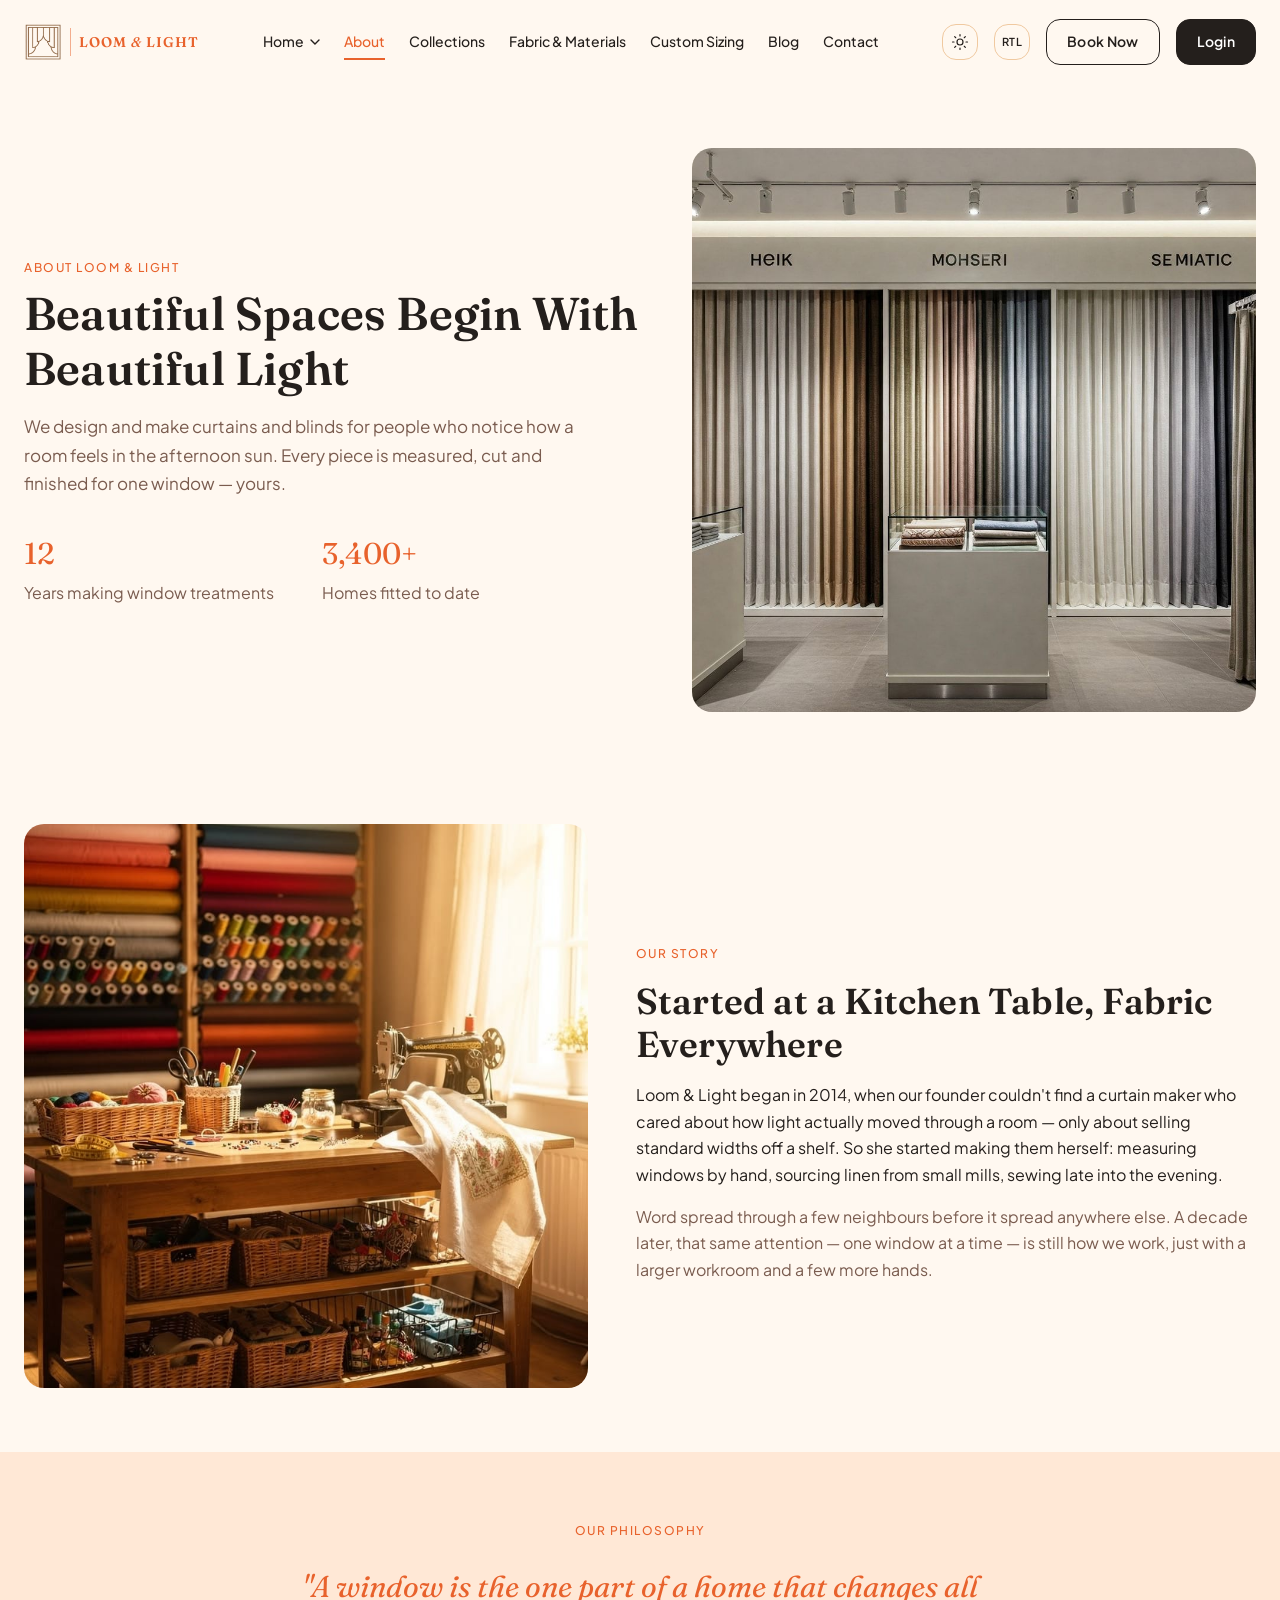
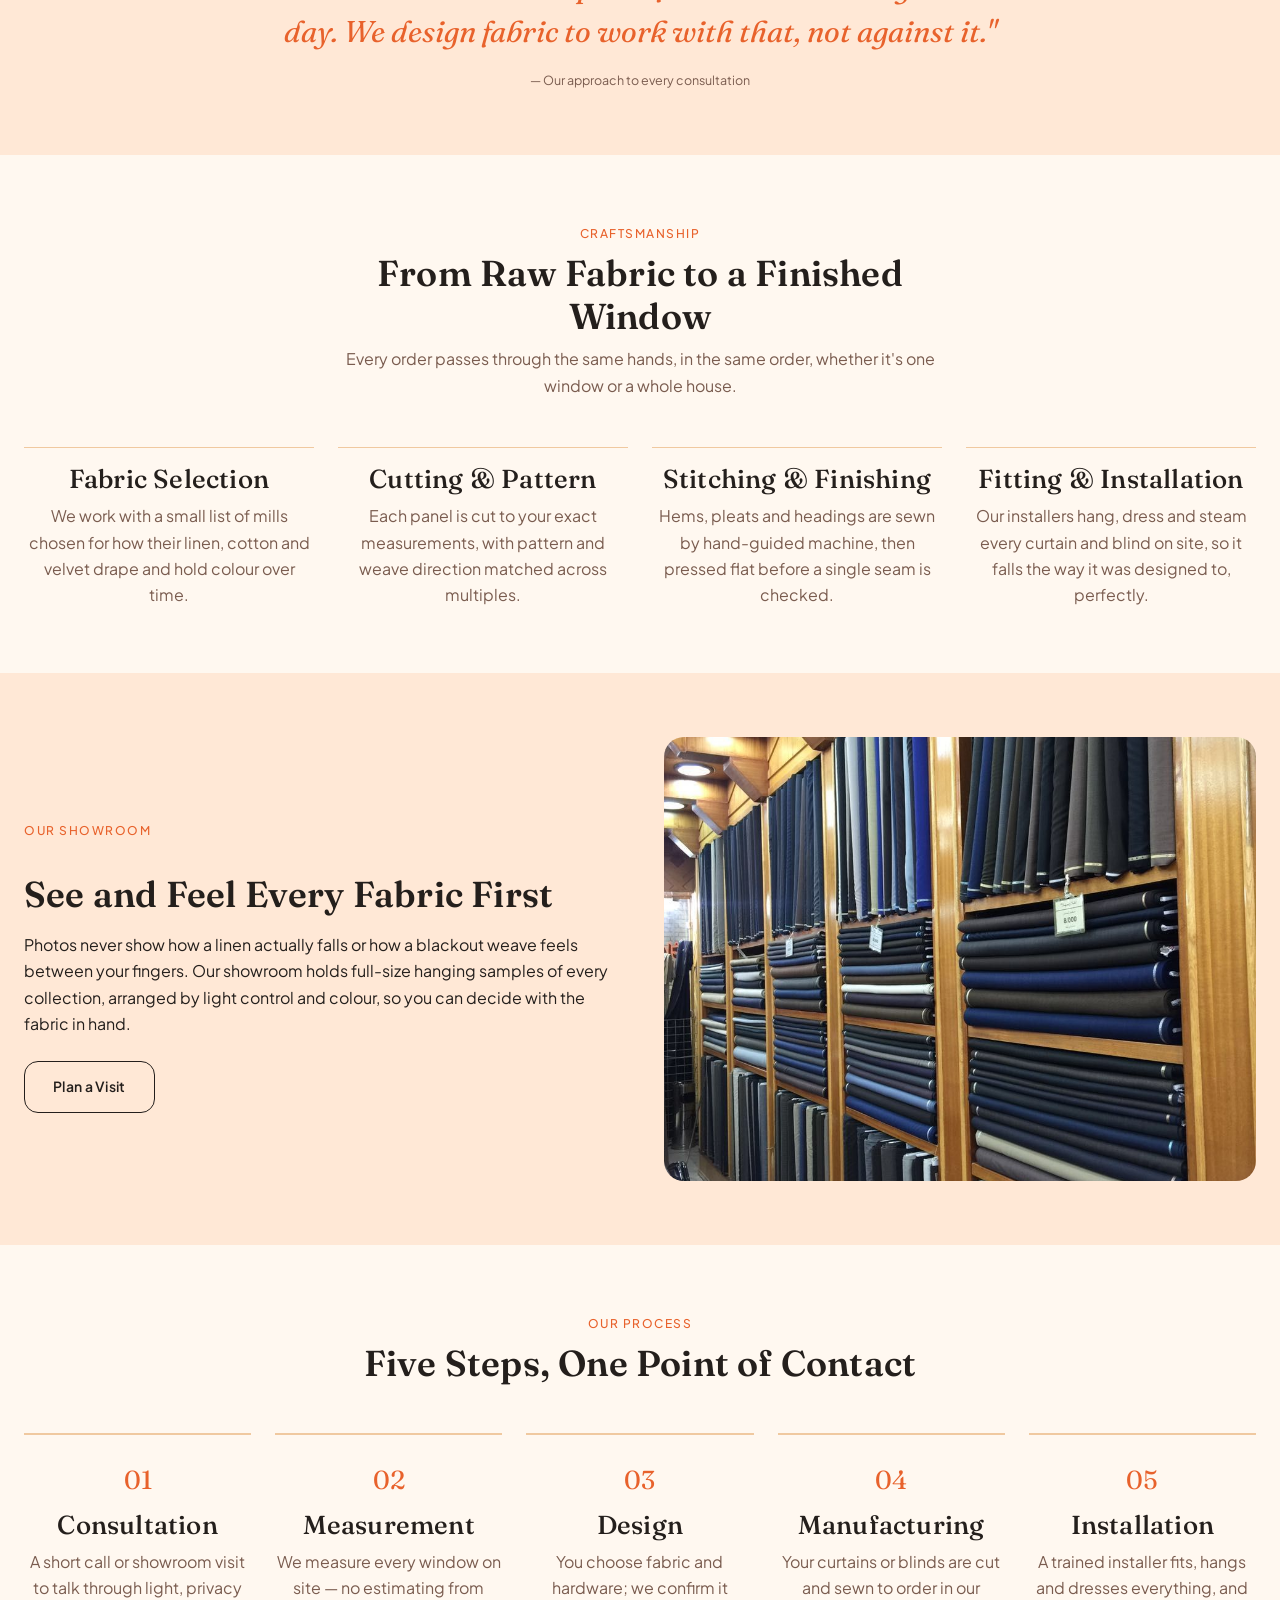
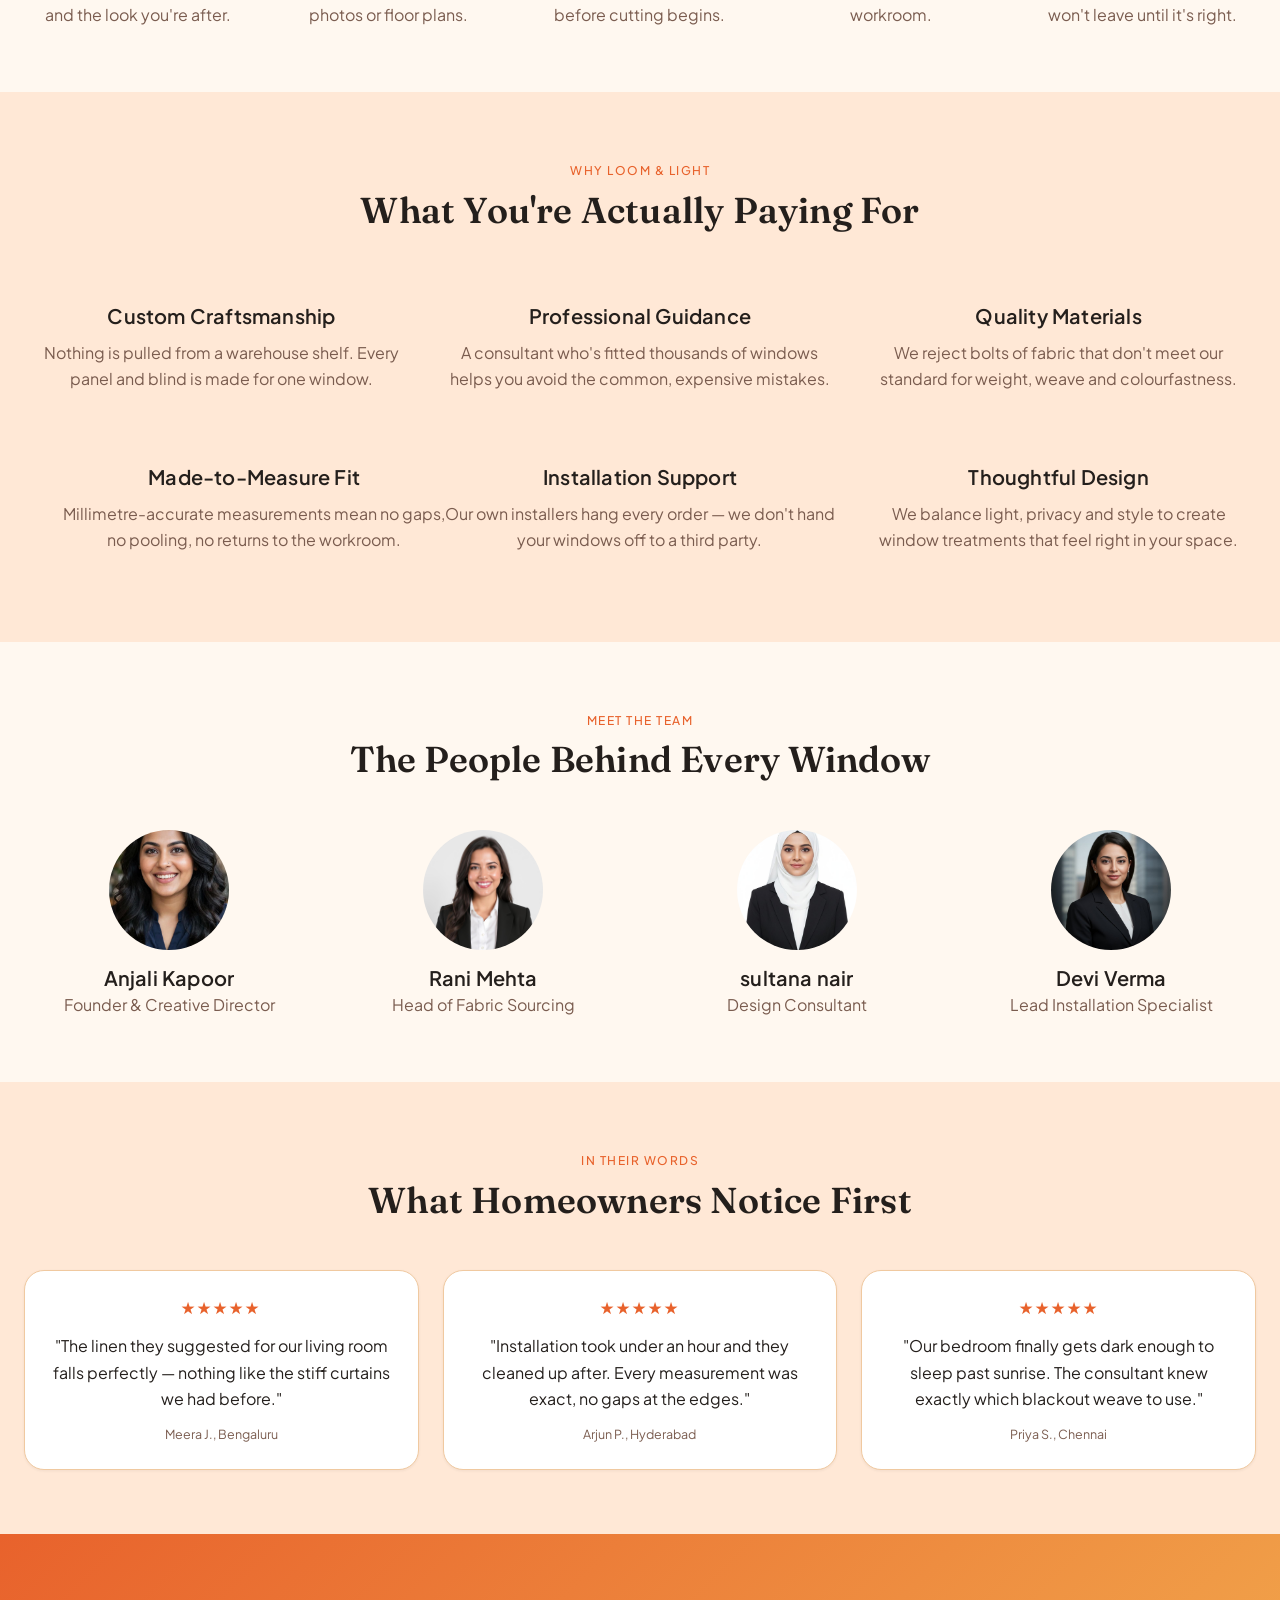
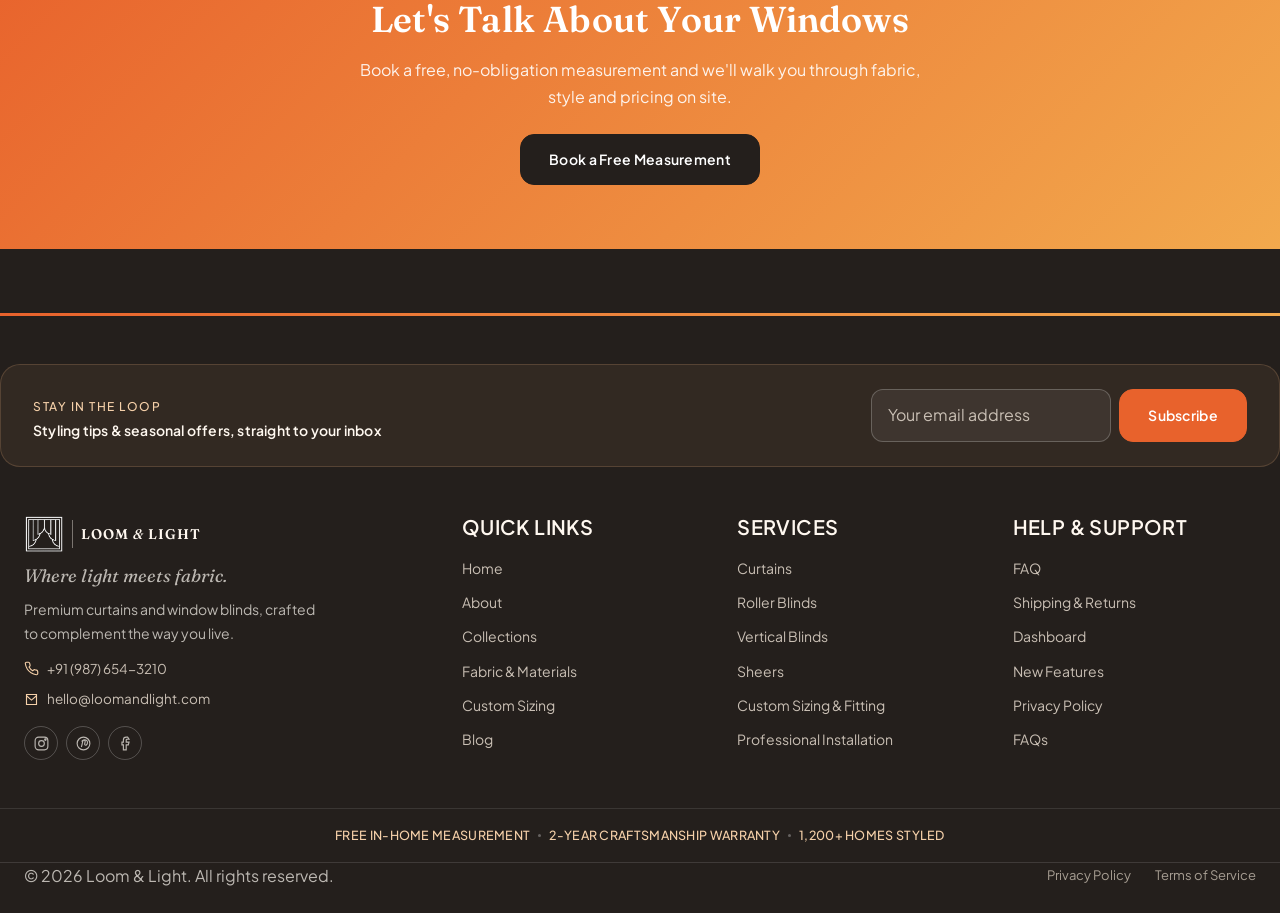
==== about/about.html @ 9a1d665e "Curtain-and-Window-Blind-Store" ====
<!doctype html>
<html lang="en" dir="ltr">
<head>
  <meta charset="UTF-8">
  <meta name="viewport" content="width=device-width, initial-scale=1.0">
  <title>About Us | Loom & Light — Curtains & Window Blinds</title>
  <meta name="description" content="Loom & Light is a made-to-measure curtain and window blinds studio. Learn our story, our craftsmanship process, and the team behind every window.">
  <meta name="theme-color" content="#F7F3EC">

  <!-- Open Graph -->
  <meta property="og:type" content="website">
  <meta property="og:title" content="About Us | Loom & Light">
  <meta property="og:description" content="The story, craftsmanship and people behind Loom & Light's made-to-measure curtains and blinds.">
  <meta property="og:image" content="../global-images/og-about.jpg">

  <link rel="icon" type="image/svg+xml" href="../global-images/favicon.svg">
  <link rel="stylesheet" href="../global-css/global.css">
  <link rel="stylesheet" href="../components/navbar.css">
  <link rel="stylesheet" href="../components/footer.css">
  <link rel="stylesheet" href="about.css">
</head>
<body>

  <a class="skip-link" href="#main-content">Skip to content</a>

  <!-- ==========================================================================
       HEADER / NAVIGATION
       ========================================================================== -->
<header class="llnav" data-llnav>
  <div class="llnav__inner">

    <a href="../home-1/home-1.html" class="llnav__logo" aria-label="Loom & Light — home">
      <img class="llnav__logo-icon llnav__logo-icon--light" src="../global-images/logo-icon-light.png" alt="" width="40" height="40">
      <img class="llnav__logo-icon llnav__logo-icon--dark" src="../global-images/logo-icon-dark.png" alt="" width="40" height="40">
      <span class="llnav__logo-divider" aria-hidden="true"></span>
      <span class="llnav__logo-text">Loom<span class="llnav__logo-amp">&amp;</span>Light</span>
    </a>

    <!-- Desktop nav -->
    <nav class="llnav__nav" aria-label="Primary">
      <ul class="llnav__list">
        <li class="llnav__dropdown" data-llnav-dropdown>
          <button type="button" class="llnav__link llnav__dropdown-trigger" data-llnav-dropdown-trigger aria-expanded="false" aria-haspopup="true">
            Home
            <svg width="10" height="6" viewBox="0 0 10 6" fill="none" aria-hidden="true"><path d="M1 1l4 4 4-4" stroke="currentColor" stroke-width="1.4" stroke-linecap="round"/></svg>
          </button>
          <ul class="llnav__dropdown-menu" data-llnav-dropdown-menu>
            <li><a href="../home-1/home-1.html" data-llnav-link>Home — Showroom</a></li>
            <li><a href="../home-2/home.html" data-llnav-link>Home — Inspiration</a></li>
          </ul>
        </li>
        <li><a href="../about/about.html" class="llnav__link" data-llnav-link>About</a></li>
        <li><a href="../collections/collections.html" class="llnav__link" data-llnav-link>Collections</a></li>
        <li><a href="../fabric-materials/fabric-materials.html" class="llnav__link" data-llnav-link>Fabric &amp; Materials</a></li>
        <li><a href="../custom-sizing/custom-sizing.html" class="llnav__link" data-llnav-link>Custom Sizing</a></li>
        <li><a href="../blogs/blogs.html" class="llnav__link" data-llnav-link>Blog</a></li>
        <li><a href="../contact/contact.html" class="llnav__link" data-llnav-link>Contact</a></li>
      </ul>
    </nav>

    <!-- Desktop-only actions -->
<div class="llnav__actions">
  <button type="button" class="llnav__icon-btn" data-llnav-theme-toggle aria-label="Toggle dark mode" aria-pressed="false">
    <svg class="llnav__icon-sun" width="18" height="18" viewBox="0 0 24 24" fill="none" aria-hidden="true"><circle cx="12" cy="12" r="4" stroke="currentColor" stroke-width="1.6"/><path d="M12 2v2M12 20v2M4.9 4.9l1.4 1.4M17.7 17.7l1.4 1.4M2 12h2M20 12h2M4.9 19.1l1.4-1.4M17.7 6.3l1.4-1.4" stroke="currentColor" stroke-width="1.6" stroke-linecap="round"/></svg>
    <svg class="llnav__icon-moon" width="18" height="18" viewBox="0 0 24 24" fill="none" aria-hidden="true"><path d="M20 14.5A8.5 8.5 0 1 1 9.5 4a6.8 6.8 0 0 0 10.5 10.5Z" stroke="currentColor" stroke-width="1.6" stroke-linejoin="round"/></svg>
  </button>

  <button type="button"
          class="llnav__icon-btn llnav__icon-btn--text"
          data-llnav-rtl-toggle
          aria-label="Toggle right-to-left layout"
          aria-pressed="false">
    <span aria-hidden="true">RTL</span>
  </button>

  <a href="../contact/contact.html#booking" class="llnav__btn llnav__btn--outline">Book Now</a>
  <a href="../login/login.html" class="llnav__btn llnav__btn--primary">Login</a>
</div>

    <!-- Hamburger (mobile only) -->
    <button type="button" class="llnav__burger" data-llnav-burger aria-label="Open menu" aria-expanded="false" aria-controls="llnav-mobile-panel">
      <span></span><span></span><span></span>
    </button>
  </div>

  <!-- Mobile menu panel -->
  <div class="llnav__panel" id="llnav-mobile-panel" data-llnav-panel>
    <ul class="llnav__mobile-list">
      <li><a href="../home-1/home-1.html" class="llnav__mobile-link" data-llnav-link>Home — Showroom</a></li>
      <li><a href="../home-2/home.html" class="llnav__mobile-link" data-llnav-link>Home — Inspiration</a></li>
      <li><a href="../about/about.html" class="llnav__mobile-link" data-llnav-link>About</a></li>
      <li><a href="../collections/collections.html" class="llnav__mobile-link" data-llnav-link>Collections</a></li>
      <li><a href="../fabric-materials/fabric-materials.html" class="llnav__mobile-link" data-llnav-link>Fabric &amp; Materials</a></li>
      <li><a href="../custom-sizing/custom-sizing.html" class="llnav__mobile-link" data-llnav-link>Custom Sizing</a></li>
      <li><a href="../blogs/blogs.html" class="llnav__mobile-link" data-llnav-link>Blog</a></li>
      <li><a href="../contact/contact.html" class="llnav__mobile-link" data-llnav-link>Contact</a></li>
    </ul>

    <div class="llnav__panel-actions">
      <a href="../contact/contact.html#booking" class="llnav__btn llnav__btn--outline">Book Now</a>
      <a href="../login/login.html" class="llnav__btn llnav__btn--primary">Login</a>
    </div>

    <div class="llnav__panel-toggles">
      <button type="button" class="llnav__icon-btn llnav__icon-btn--row" data-llnav-theme-toggle aria-label="Toggle dark mode" aria-pressed="false">
        <svg class="llnav__icon-sun" width="18" height="18" viewBox="0 0 24 24" fill="none" aria-hidden="true"><circle cx="12" cy="12" r="4" stroke="currentColor" stroke-width="1.6"/><path d="M12 2v2M12 20v2M4.9 4.9l1.4 1.4M17.7 17.7l1.4 1.4M2 12h2M20 12h2M4.9 19.1l1.4-1.4M17.7 6.3l1.4-1.4" stroke="currentColor" stroke-width="1.6" stroke-linecap="round"/></svg>
        <svg class="llnav__icon-moon" width="18" height="18" viewBox="0 0 24 24" fill="none" aria-hidden="true"><path d="M20 14.5A8.5 8.5 0 1 1 9.5 4a6.8 6.8 0 0 0 10.5 10.5Z" stroke="currentColor" stroke-width="1.6" stroke-linejoin="round"/></svg>
        <span>Dark mode</span>
      </button>
      <button type="button" class="llnav__icon-btn llnav__icon-btn--row" data-llnav-rtl-toggle aria-label="Toggle right-to-left layout" aria-pressed="false">
        <span aria-hidden="true">RTL</span>
        <span>Right to left</span>
      </button>
    </div>
  </div>

  <!-- Backdrop, closes the menu on click outside the panel -->
  <div class="llnav__backdrop" data-llnav-backdrop></div>
</header>

  <main id="main-content">

    <!-- ==========================================================================
         HERO
         ========================================================================== -->
    <section class="about-hero">
      <div class="container about-hero__grid">
        <div class="about-hero__copy">
          <p class="section-tag">About Loom & Light</p>
          <h1>Beautiful Spaces Begin With Beautiful Light</h1>
          <p class="about-hero__lead">We design and make curtains and blinds for people who notice how a room feels in the afternoon sun. Every piece is measured, cut and finished for one window — yours.</p>
          <div class="about-hero__stats">
            <div>
              <span class="about-hero__stat-num">12</span>
              <span class="text-secondary">Years making window treatments</span>
            </div>
            <div>
              <span class="about-hero__stat-num">3,400+</span>
              <span class="text-secondary">Homes fitted to date</span>
            </div>
          </div>
        </div>
        <div class="about-hero__media">
  <img
    src="a1.jpg"
    alt="Sunlight filtering through linen curtains in a warm, minimal living room"
  >
</div>
      </div>
    </section>

    <!-- ==========================================================================
         OUR STORY
         ========================================================================== -->
    <section class="section story-section">
      <div class="container story-grid">
        <div class="story-media">
  <img
    src="a2.jpg"
    alt="Founder examining linen fabric samples in the Loom & Light workroom"
  >
</div>
        <div class="story-copy">
          <p class="section-tag">Our Story</p>
          <h2>Started at a Kitchen Table, Fabric Everywhere</h2>
          <p>Loom & Light began in 2014, when our founder couldn't find a curtain maker who cared about how light actually moved through a room — only about selling standard widths off a shelf. So she started making them herself: measuring windows by hand, sourcing linen from small mills, sewing late into the evening.</p>
          <p class="text-secondary">Word spread through a few neighbours before it spread anywhere else. A decade later, that same attention — one window at a time — is still how we work, just with a larger workroom and a few more hands.</p>
        </div>
      </div>
    </section>

    <!-- ==========================================================================
         DESIGN PHILOSOPHY
         ========================================================================== -->
    <section class="section section-alt philosophy-section">
      <div class="container philosophy-inner">
        <p class="section-tag">Our Philosophy</p>
        <p class="philosophy-quote accent-text">"A window is the one part of a home that changes all day. We design fabric to work with that, not against it."</p>
        <p class="text-secondary philosophy-attribution">— Our approach to every consultation</p>
      </div>
    </section>

    <!-- ==========================================================================
         CRAFTSMANSHIP & MATERIALS
         ========================================================================== -->
    <section class="section">
      <div class="container">
        <div class="section-heading">
          <p class="section-tag">Craftsmanship</p>
          <h2>From Raw Fabric to a Finished Window</h2>
          <p class="text-secondary section-heading__lead">Every order passes through the same hands, in the same order, whether it's one window or a whole house.</p>
        </div>

        <div class="grid grid-4 craft-grid">
          <div class="craft-item">
            <h3>Fabric Selection</h3>
            <p class="text-secondary">We work with a small list of mills chosen for how their linen, cotton and velvet drape and hold colour over time.</p>
          </div>
          <div class="craft-item">
            <h3>Cutting &amp; Pattern</h3>
            <p class="text-secondary">Each panel is cut to your exact measurements, with pattern and weave direction matched across multiples.</p>
          </div>
          <div class="craft-item">
            <h3>Stitching &amp; Finishing</h3>
            <p class="text-secondary">Hems, pleats and headings are sewn by hand-guided machine, then pressed flat before a single seam is checked.</p>
          </div>
          <div class="craft-item">
            <h3>Fitting &amp; Installation</h3>
            <p class="text-secondary">Our installers hang, dress and steam every curtain and blind on site, so it falls the way it was designed to, perfectly.</p>
          </div>
        </div>
      </div>
    </section>

    <!-- ==========================================================================
         OUR SHOWROOM
         ========================================================================== -->
    <section class="section section-alt showroom-section">
      <div class="container showroom-grid">
        <div class="showroom-copy">
          <p class="section-tag">Our Showroom</p>
          <h2>See and Feel Every Fabric First</h2>
          <p>Photos never show how a linen actually falls or how a blackout weave feels between your fingers. Our showroom holds full-size hanging samples of every collection, arranged by light control and colour, so you can decide with the fabric in hand.</p>
          <a href="contact.html" class="btn btn-outline">Plan a Visit</a>
        </div>
        <div class="showroom-media">
  <img
    src="a3.jpg"
    alt="Fabric samples arranged on a stone surface inside the Loom & Light showroom"
  >
</div>
      </div>
    </section>

    <!-- ==========================================================================
         OUR PROCESS
         ========================================================================== -->
    <section class="section process-section">
      <div class="container">
        <div class="section-heading">
          <p class="section-tag">Our Process</p>
          <h2>Five Steps, One Point of Contact</h2>
        </div>

        <ol class="process-timeline">
          <li class="process-step">
            <span class="process-step__num">01</span>
            <h3>Consultation</h3>
            <p class="text-secondary">A short call or showroom visit to talk through light, privacy and the look you're after.</p>
          </li>
          <li class="process-step">
            <span class="process-step__num">02</span>
            <h3>Measurement</h3>
            <p class="text-secondary">We measure every window on site — no estimating from photos or floor plans.</p>
          </li>
          <li class="process-step">
            <span class="process-step__num">03</span>
            <h3>Design</h3>
            <p class="text-secondary">You choose fabric and hardware; we confirm it before cutting begins.</p>
          </li>
          <li class="process-step">
            <span class="process-step__num">04</span>
            <h3>Manufacturing</h3>
            <p class="text-secondary">Your curtains or blinds are cut and sewn to order in our workroom.</p>
          </li>
          <li class="process-step">
            <span class="process-step__num">05</span>
            <h3>Installation</h3>
            <p class="text-secondary">A trained installer fits, hangs and dresses everything, and won't leave until it's right.</p>
          </li>
        </ol>
      </div>
    </section>

    <!-- ==========================================================================
         WHY LOOM & LIGHT
         ========================================================================== -->
    <section class="section section-alt why-section">
      <div class="container">
        <div class="section-heading">
          <p class="section-tag">Why Loom &amp; Light</p>
          <h2>What You're Actually Paying For</h2>
        </div>

        <div class="grid grid-3 why-grid">
          <div class="why-item card">
            <div class="card-body">
              <h4>Custom Craftsmanship</h4>
              <p class="text-secondary">Nothing is pulled from a warehouse shelf. Every panel and blind is made for one window.</p>
            </div>
          </div>
          <div class="why-item card">
            <div class="card-body">
              <h4>Professional Guidance</h4>
              <p class="text-secondary">A consultant who's fitted thousands of windows helps you avoid the common, expensive mistakes.</p>
            </div>
          </div>
          <div class="why-item card">
            <div class="card-body">
              <h4>Quality Materials</h4>
              <p class="text-secondary">We reject bolts of fabric that don't meet our standard for weight, weave and colourfastness.</p>
            </div>
          </div>
          <div class="why-item card">
            <div class="card-body">
              <h4>Made-to-Measure Fit</h4>
              <p class="text-secondary">Millimetre-accurate measurements mean no gaps, no pooling, no returns to the workroom.</p>
            </div>
          </div>
          <div class="why-item card">
            <div class="card-body">
              <h4>Installation Support</h4>
              <p class="text-secondary">Our own installers hang every order — we don't hand your windows off to a third party.</p>
            </div>
          </div>
          <div class="why-item card">
  <div class="card-body">
    <h4>Thoughtful Design</h4>
    <p class="text-secondary">We balance light, privacy and style to create window treatments that feel right in your space.</p>
  </div>
</div>
        </div>
      </div>
    </section>

    <!-- ==========================================================================
         MEET THE TEAM
         ========================================================================== -->
<section class="section team-section">
  <div class="container">
    <div class="section-heading">
      <p class="section-tag">Meet the Team</p>
      <h2>The People Behind Every Window</h2>
    </div>

    <div class="grid grid-4 team-grid">

      <div class="team-card">
        <div class="team-card__avatar">
          <img src="b1.jpg" alt="Anjali Kapoor">
        </div>
        <h4>Anjali Kapoor</h4>
        <p class="text-secondary">Founder &amp; Creative Director</p>
      </div>

      <div class="team-card">
        <div class="team-card__avatar">
          <img src="b2.jpg" alt="Rohan Mehta">
        </div>
        <h4>Rani Mehta</h4>
        <p class="text-secondary">Head of Fabric Sourcing</p>
      </div>

      <div class="team-card">
        <div class="team-card__avatar">
          <img src="b3.jpg" alt="Sara Nair">
        </div>
        <h4>sultana nair</h4>
        <p class="text-secondary">Design Consultant</p>
      </div>

      <div class="team-card">
        <div class="team-card__avatar">
          <img src="b4.jpg" alt="Devraj Verma">
        </div>
        <h4>Devi Verma</h4>
        <p class="text-secondary">Lead Installation Specialist</p>
      </div>

    </div>
  </div>
</section>

    <!-- ==========================================================================
         TESTIMONIALS
         ========================================================================== -->
    <section class="section section-alt testimonial-section">
      <div class="container">
        <div class="section-heading">
          <p class="section-tag">In Their Words</p>
          <h2>What Homeowners Notice First</h2>
        </div>

        <div class="grid grid-3 testimonial-grid">
          <blockquote class="testimonial-card card">
            <div class="card-body">
              <div class="testimonial-card__rating" aria-label="5 out of 5 stars">★★★★★</div>
              <p>"The linen they suggested for our living room falls perfectly — nothing like the stiff curtains we had before."</p>
              <footer class="text-secondary">Meera J., Bengaluru</footer>
            </div>
          </blockquote>
          <blockquote class="testimonial-card card">
            <div class="card-body">
              <div class="testimonial-card__rating" aria-label="5 out of 5 stars">★★★★★</div>
              <p>"Installation took under an hour and they cleaned up after. Every measurement was exact, no gaps at the edges."</p>
              <footer class="text-secondary">Arjun P., Hyderabad</footer>
            </div>
          </blockquote>
          <blockquote class="testimonial-card card">
            <div class="card-body">
              <div class="testimonial-card__rating" aria-label="5 out of 5 stars">★★★★★</div>
              <p>"Our bedroom finally gets dark enough to sleep past sunrise. The consultant knew exactly which blackout weave to use."</p>
              <footer class="text-secondary">Priya S., Chennai</footer>
            </div>
          </blockquote>
        </div>
      </div>
    </section>

    <!-- ==========================================================================
         CTA BANNER
         ========================================================================== -->
    <section class="cta-banner">
      <div class="container cta-banner__inner">
        <h2>Let's Talk About Your Windows</h2>
        <p>Book a free, no-obligation measurement and we'll walk you through fabric, style and pricing on site.</p>
        <a href="contact.html#booking" class="btn btn-premium">Book a Free Measurement</a>
      </div>
    </section>

  </main>

  <!-- ==========================================================================
       FOOTER
       ========================================================================== -->
<footer class="site-footer">

  <!-- Newsletter callout -->
  <div class="container footer-newsletter">
    <div class="footer-newsletter-copy">
      <span class="eyebrow">Stay In The Loop</span>
      <h3>Styling tips &amp; seasonal offers, straight to your inbox</h3>
    </div>
    <form class="newsletter-form" data-ajax-form data-success-message="Thanks for subscribing!">
      <label for="newsletter-email" class="sr-only">Email address</label>
      <input type="email" id="newsletter-email" class="form-input" placeholder="Your email address" required>
      <button type="submit" class="btn btn-premium">Subscribe</button>
    </form>
    <p class="form-feedback" data-form-feedback aria-live="polite"></p>
  </div>

  <!-- Main columns -->
  <div class="container footer-top">

    <div class="footer-brand">
<a href="home-1.html" class="llnav__logo llnav__logo--fixed-dark" aria-label="Loom & Light — home">
  <img class="llnav__logo-icon" src="../global-images/logo-icon-dark.png" alt="" width="40" height="40">
  <span class="llnav__logo-divider" aria-hidden="true"></span>
  <span class="llnav__logo-text">Loom<span class="llnav__logo-amp">&amp;</span>Light</span>
</a>
      <p class="footer-tagline accent-text">Where light meets fabric.</p>
      <p class="footer-desc">Premium curtains and window blinds, crafted to complement the way you live.</p>

      <ul class="footer-contact-quick">
        <li>
          <svg width="15" height="15" viewBox="0 0 24 24" fill="none" stroke="currentColor" stroke-width="1.8" aria-hidden="true"><path d="M22 16.9v3a2 2 0 0 1-2.2 2 19.8 19.8 0 0 1-8.6-3.1 19.5 19.5 0 0 1-6-6 19.8 19.8 0 0 1-3.1-8.7A2 2 0 0 1 4.1 2h3a2 2 0 0 1 2 1.7c.1.9.3 1.8.6 2.7a2 2 0 0 1-.5 2.1L8 9.7a16 16 0 0 0 6 6l1.2-1.2a2 2 0 0 1 2.1-.5c.9.3 1.8.5 2.7.6a2 2 0 0 1 1.7 2z"/></svg>
          <a href="tel:+919876543210">+91 (987) 654-3210</a>
        </li>
        <li>
          <svg width="15" height="15" viewBox="0 0 24 24" fill="none" stroke="currentColor" stroke-width="1.8" aria-hidden="true"><path d="M4 4h16v16H4z"/><path d="M4 6l8 7 8-7"/></svg>
          <a href="mailto:hello@loomandlight.com">hello@loomandlight.com</a>
        </li>
      </ul>

      <div class="footer-socials" aria-label="Social media links">
        <a href="#" class="social-icon" aria-label="Instagram">
          <svg width="17" height="17" viewBox="0 0 24 24" fill="none" stroke="currentColor" stroke-width="1.6"><rect x="3" y="3" width="18" height="18" rx="5"/><circle cx="12" cy="12" r="4"/><circle cx="17.5" cy="6.5" r="1"/></svg>
        </a>
        <a href="#" class="social-icon" aria-label="Pinterest">
          <svg width="17" height="17" viewBox="0 0 24 24" fill="none" stroke="currentColor" stroke-width="1.6"><circle cx="12" cy="12" r="9"/><path d="M9 17c1-3 1.5-6 2-8.5.3-1.4 2.5-1.7 3.2-.3.5 1-.1 2.6-.5 4-.4 1.5.6 2.6 2 2.1 2-.7 2.6-4.6 1-6.3-1.9-2-6-1.6-7.3 1.1"/></svg>
        </a>
        <a href="#" class="social-icon" aria-label="Facebook">
          <svg width="17" height="17" viewBox="0 0 24 24" fill="none" stroke="currentColor" stroke-width="1.6"><path d="M15 3h-2a4 4 0 0 0-4 4v3H7v4h2v7h4v-7h3l1-4h-4V7a1 1 0 0 1 1-1h3z"/></svg>
        </a>
      </div>
    </div>

    <div class="footer-divider" aria-hidden="true"></div>

    <div class="footer-col">
      <h4 class="footer-heading">Quick Links</h4>
      <ul class="footer-links">
        <li><a href="../home-1/home-1.html">Home</a></li>
        <li><a href="../about/about.html">About</a></li>
        <li><a href="../collections/collections.html">Collections</a></li>
        <li><a href="../fabric-materials/fabric-materials.html">Fabric &amp; Materials</a></li>
        <li><a href="../custom-sizing/custom-sizing.html">Custom Sizing</a></li>
        <li><a href="../blogs/blogs.html">Blog</a></li>
        
      </ul>
    </div>

    <div class="footer-divider" aria-hidden="true"></div>

    <div class="footer-col">
      <h4 class="footer-heading">Services</h4>
      <ul class="footer-links">
        <li><a href="../service-details/service-details-1.html">Curtains</a></li>
        <li><a href="../service-details/service-details-2.html">Roller Blinds</a></li>
        <li><a href="../service-details/service-details-3.html">Vertical Blinds</a></li>
        <li><a href="../service-details/service-details-4.html">Sheers</a></li>
        <li><a href="../service-details/service-details-5.html">Custom Sizing &amp; Fitting</a></li>
        <li><a href="../service-details/service-details-6.html">Professional Installation</a></li>
      </ul>
    </div>

    <div class="footer-divider" aria-hidden="true"></div>

    <div class="footer-col">
      <h4 class="footer-heading">Help &amp; Support</h4>
      <ul class="footer-links">
        <li><a href="../contact/contact.html#faq">FAQ</a></li>
        <li><a href="../contact/contact.html">Shipping &amp; Returns</a></li>
        <li><a href="../login/login.html">Dashboard</a></li>
        <li><a href="../contact/contact.html">New Features</a></li>
        <li><a href="../contact/contact.html">Privacy Policy</a></li>
        <li><a href="../contact/contact.html#faq">FAQs</a></li>
      </ul>
    </div>
  </div>

  <!-- Trust strip -->
  <div class="container footer-trust">
    <span>Free In-Home Measurement</span>
    <span class="footer-trust-dot" aria-hidden="true"></span>
    <span>2-Year Craftsmanship Warranty</span>
    <span class="footer-trust-dot" aria-hidden="true"></span>
    <span>1,200+ Homes Styled</span>
  </div>

  <div class="footer-bottom">
    <div class="container footer-bottom-inner">
      <p>&copy; <span data-current-year>2026</span> Loom &amp; Light. All rights reserved.</p>
      <div class="footer-legal">
        <a href="#">Privacy Policy</a>
        <a href="#">Terms of Service</a>
      </div>
    </div>
  </div>

  <button type="button" class="back-to-top" data-back-to-top aria-label="Back to top">
    <svg width="16" height="16" viewBox="0 0 24 24" fill="none" stroke="currentColor" stroke-width="2" aria-hidden="true"><path d="M12 19V5M5 12l7-7 7 7"/></svg>
  </button>
</footer>

  <script src="../global-js/global.js"></script>
  <script src="../components/navbar.js"></script>
  <script src="../components/footer.js"></script>
  <script src="about.js"></script>
</body>
</html>
---- global-css/global.css ----
/* ==========================================================================
   LOOM & LIGHT — GLOBAL STYLESHEET
   Curtain & Window Blinds Store — Design System
   Fonts: Instrument Serif (display) / DM Sans (body/UI) / Cormorant Garamond Italic (accent)
   Theme switching: [data-theme="dark"] on <html> (never .dark)
   Direction switching: [dir="rtl"] on <html>
   ========================================================================== */

/* --------------------------------------------------------------------------
   1. FONT IMPORTS
   -------------------------------------------------------------------------- */
@import url('https://fonts.googleapis.com/css2?family=Fraunces:ital,opsz,wght@0,9..144,300;0,9..144,500;0,9..144,600;0,9..144,700;1,9..144,400;1,9..144,500&family=Plus+Jakarta+Sans:ital,wght@0,400;0,500;0,600;0,700;0,800;1,500&display=swap');

/* --------------------------------------------------------------------------
   2. DESIGN TOKENS — LIGHT MODE (DEFAULT)
   -------------------------------------------------------------------------- */
:root {
  /* Brand palette */
  --color-ivory: #FFF8F0;
  --color-sand: #F5D0A9;
  --color-light-sand: #FFE8D6;
  --color-taupe: #D98E5F;
  --color-soft-taupe: #F0C9A0;
  --color-deep-taupe: #7A5C4F;
  --color-charcoal: #241F1C;
  --color-bronze: #E8622C;
  --color-soft-white: #FFFFFF;
  --color-soft-cream: #FFFDF8;

  /* Semantic roles (light mode) */
  --bg-primary: var(--color-ivory);
  --bg-alt: var(--color-light-sand);
  --bg-card: var(--color-soft-white);
  --bg-elevated: var(--color-soft-cream);
  --bg-footer: var(--color-charcoal);

  --text-primary: var(--color-charcoal);
  --text-secondary: var(--color-deep-taupe);
  --text-on-dark: var(--color-ivory);
  --text-inverse: #FFFFFF;

  --border-color: var(--color-soft-taupe);
  --border-strong: var(--color-charcoal);

  --tag-bg: var(--color-sand);
  --tag-text: var(--color-charcoal);

  /* Buttons */
  --btn-primary-bg: var(--color-charcoal);
  --btn-primary-text: #FFFFFF;
  --btn-primary-hover: var(--color-bronze);

  --btn-premium-bg: var(--color-bronze);
  --btn-premium-text: #FFFFFF;
  --btn-premium-hover: var(--color-charcoal);

  --btn-outline-bg: transparent;
  --btn-outline-border: var(--color-charcoal);
  --btn-outline-text: var(--color-charcoal);
  --btn-outline-hover-bg: var(--color-charcoal);
  --btn-outline-hover-text: #FFFFFF;

  /* Gradients */
  --gradient-warm-interior: linear-gradient(135deg, #FFE8D6, #F5D0A9);
  --gradient-bronze-luxury: linear-gradient(135deg, #E8622C, #F2A94D);
  --gradient-neutral-fabric: linear-gradient(135deg, #FFE8D6, #FFF8F0);

  /* Shadows */
  --shadow-sm: 0 1px 3px rgba(41, 39, 37, 0.06);
  --shadow-card: 0 4px 16px rgba(41, 39, 37, 0.08);
  --shadow-hover: 0 8px 24px rgba(41, 39, 37, 0.12);

  /* Typography */
  --font-display: 'Fraunces', Georgia, serif;
  --font-body: 'Plus Jakarta Sans', -apple-system, BlinkMacSystemFont, 'Segoe UI', sans-serif;
  --font-accent: 'Fraunces', Georgia, serif;

  --fs-h1: clamp(32px, 4vw, 46px);
  --fs-h2: clamp(26px, 3vw, 36px);
  --fs-h3: clamp(22px, 2.4vw, 26px);
  --fs-h4: 20px;
  --fs-body: 16px;
  --fs-body-lg: 17px;
  --fs-nav: 14px;
  --fs-btn: 14px;
  --fs-label: 12px;
  --fs-price: 16px;
  --fs-caption: 12.5px;

  --lh-heading: 1.2;
  --lh-body: 1.65;

  /* Spacing scale (8px base) */
  --space-1: 4px;
  --space-2: 8px;
  --space-3: 16px;
  --space-4: 24px;
  --space-5: 32px;
  --space-6: 48px;
  --space-7: 64px;
  --space-8: 96px;

  /* Radius */
  --radius-btn: 14px;
  --radius-card: 20px;
  --radius-input: 12px;
  --radius-pill: 999px;

  /* Layout */
  --container-max: 1280px;
  --container-pad: var(--space-4);
  --header-height: 84px;

  /* Motion */
  --ease-standard: cubic-bezier(0.4, 0, 0.2, 1);
  --transition-fast: 0.25s var(--ease-standard);
  --transition-image: 0.5s var(--ease-standard);

  /* Placeholder color (forms) — light mode */
  --placeholder-color: #000000;
}

/* --------------------------------------------------------------------------
   3. DESIGN TOKENS — DARK MODE
   -------------------------------------------------------------------------- */
:root[data-theme="dark"] {
  --bg-primary: #1C1A18;
  --bg-alt: #242220;
  --bg-card: #2A2725;
  --bg-elevated: #2F2C29;
  --bg-footer: #141312;

  --text-primary: #F7F3EC;
  --text-secondary: #C9BFB4;
  --text-on-dark: #F7F3EC;
  --text-inverse: #1C1A18;

  --border-color: #423E39;
  --border-strong: #EDE5D8;

  --tag-bg: #3A342C;
  --tag-text: #EDE5D8;

  --btn-primary-bg: var(--color-bronze);
  --btn-primary-text: #FFFFFF;
  --btn-primary-hover: #B08A63;

  --btn-premium-bg: var(--color-bronze);
  --btn-premium-text: #FFFFFF;
  --btn-premium-hover: #EDE5D8;

  --btn-outline-bg: transparent;
  --btn-outline-border: #EDE5D8;
  --btn-outline-text: #EDE5D8;
  --btn-outline-hover-bg: #EDE5D8;
  --btn-outline-hover-text: #1C1A18;

  --shadow-sm: 0 1px 3px rgba(0, 0, 0, 0.35);
  --shadow-card: 0 4px 16px rgba(0, 0, 0, 0.4);
  --shadow-hover: 0 8px 24px rgba(0, 0, 0, 0.5);

  --placeholder-color: #FFFFFF;

  color-scheme: dark;
}

/* --------------------------------------------------------------------------
   4. RESET
   -------------------------------------------------------------------------- */
*, *::before, *::after { box-sizing: border-box; margin: 0; padding: 0; }

html { scroll-behavior: smooth; -webkit-text-size-adjust: 100%; }

body {
  font-family: var(--font-body);
  font-size: var(--fs-body);
  font-weight: 400;
  line-height: var(--lh-body);
  color: var(--text-primary);
  background-color: var(--bg-primary);
  transition: background-color var(--transition-fast), color var(--transition-fast);
  overflow-x: hidden;
}

img, picture, video, svg { display: block; max-width: 100%; height: auto; }

a { color: inherit; text-decoration: none; }

ul, ol { list-style: none; }

button, input, textarea, select { font: inherit; color: inherit; }

button { cursor: pointer; background: none; border: none; }

/* --------------------------------------------------------------------------
   5. RTL SUPPORT
   -------------------------------------------------------------------------- */
html[dir="rtl"] body { direction: rtl; text-align: right; }

html[dir="rtl"] .btn svg,
html[dir="rtl"] .nav-item svg { transform: scaleX(-1); }

/* --------------------------------------------------------------------------
   6. TYPOGRAPHY
   -------------------------------------------------------------------------- */
h1, h2, h3, h4, h5, h6 {
  font-family: var(--font-display);
  color: var(--text-primary);
  line-height: var(--lh-heading);
  letter-spacing: 0.2px;
}

h1 { font-size: var(--fs-h1); font-weight: 600; }
h2 { font-size: var(--fs-h2); font-weight: 600; }
h3 { font-size: var(--fs-h3); font-weight: 500; }
h4 { font-family: var(--font-body); font-size: var(--fs-h4); font-weight: 600; }

p { font-size: var(--fs-body); color: var(--text-primary); }

.text-secondary { color: var(--text-secondary); }

.accent-text {
  font-family: var(--font-accent);
  font-style: italic;
  font-weight: 400;
  color: var(--color-bronze);
}

.eyebrow,
.section-tag {
  display: inline-block;
  font-family: var(--font-body);
  font-size: var(--fs-label);
  font-weight: 500;
  letter-spacing: 1.5px;
  text-transform: uppercase;
  color: var(--color-bronze);
  margin-bottom: var(--space-2);
  background: none;
  border: none;
  padding: 0;
}

/* --------------------------------------------------------------------------
   7. LAYOUT UTILITIES
   -------------------------------------------------------------------------- */
.container {
  width: 100%;
  max-width: var(--container-max);
  margin-inline: auto;
  padding-inline: var(--container-pad);
}

.section { padding-block: var(--space-7); }
.section-alt { background-color: var(--bg-alt); }

.grid { display: grid; gap: var(--space-4); }
.grid-2 { grid-template-columns: repeat(2, 1fr); }
.grid-3 { grid-template-columns: repeat(3, 1fr); }
.grid-4 { grid-template-columns: repeat(4, 1fr); }

.flex { display: flex; align-items: center; }
.flex-between { display: flex; align-items: center; justify-content: space-between; }
.flex-center { display: flex; align-items: center; justify-content: center; }

.text-center { text-align: center; }

/* --------------------------------------------------------------------------
   8. BUTTONS
   -------------------------------------------------------------------------- */
.btn {
  display: inline-flex;
  align-items: center;
  justify-content: center;
  gap: var(--space-2);
  font-family: var(--font-body);
  font-size: var(--fs-btn);
  font-weight: 600;
  letter-spacing: 0.3px;
  padding: 13px 28px;
  border-radius: var(--radius-btn);
  white-space: nowrap;
  transition: background-color var(--transition-fast), color var(--transition-fast), border-color var(--transition-fast);
}

.btn-primary {
  background-color: var(--btn-primary-bg);
  color: var(--btn-primary-text);
  border: 1px solid var(--btn-primary-bg);
}
.btn-primary:hover {
  background-color: var(--btn-primary-hover);
  border-color: var(--btn-primary-hover);
}

.btn-premium {
  background-color: var(--btn-premium-bg);
  color: var(--btn-premium-text);
  border: 1px solid var(--btn-premium-bg);
}
.btn-premium:hover {
  background-color: var(--btn-premium-hover);
  border-color: var(--btn-premium-hover);
}

.btn-outline {
  background-color: var(--btn-outline-bg);
  color: var(--btn-outline-text);
  border: 1px solid var(--btn-outline-border);
}
.btn-outline:hover {
  background-color: var(--btn-outline-hover-bg);
  color: var(--btn-outline-hover-text);
}

.btn-sm { padding: 9px 20px; font-size: 13px; }

/* --------------------------------------------------------------------------
   9. CARDS
   -------------------------------------------------------------------------- */
.card {
  background-color: var(--bg-card);
  border: 1px solid var(--border-color);
  border-radius: var(--radius-card);
  overflow: hidden;
  box-shadow: var(--shadow-sm);
  text-align: center;
  transition: box-shadow var(--transition-fast), transform var(--transition-fast);
}

.card:hover { box-shadow: var(--shadow-hover); }

.card-media { overflow: hidden; border-radius: var(--radius-card) var(--radius-card) 0 0; }

.card-media img { transition: transform var(--transition-image); }

.card:hover .card-media img { transform: scale(1.03); }

.card-body {
  padding: var(--space-4);
  display: flex;
  flex-direction: column;
  align-items: center;
  gap: var(--space-2);
}

.card-body .btn,
.card-body a { margin-top: var(--space-2); }

/* --------------------------------------------------------------------------
   10. TAGS / LABELS
   -------------------------------------------------------------------------- */
.tag {
  display: inline-block;
  font-size: var(--fs-label);
  font-weight: 500;
  letter-spacing: 0.4px;
  text-transform: uppercase;
  background-color: var(--tag-bg);
  color: var(--tag-text);
  padding: 4px 12px;
  border-radius: var(--radius-input);
}

/* --------------------------------------------------------------------------
   11. FORMS
   -------------------------------------------------------------------------- */
.form-group { display: flex; flex-direction: column; gap: var(--space-1); margin-bottom: var(--space-3); }

.form-label {
  font-size: var(--fs-label);
  font-weight: 500;
  color: var(--text-secondary);
}

.form-input,
.form-select,
.form-textarea {
  font-family: var(--font-body);
  font-size: var(--fs-body);
  color: var(--text-primary);
  background-color: var(--bg-card);
  border: 1px solid var(--border-color);
  border-radius: var(--radius-input);
  padding: 12px 16px;
  width: 100%;
  transition: border-color var(--transition-fast);
}

.form-input:focus,
.form-select:focus,
.form-textarea:focus {
  outline: none;
  border-color: var(--color-bronze);
}

.form-input::placeholder,
.form-textarea::placeholder {
  color: var(--placeholder-color);
  font-weight: 400;
  opacity: 0.6;
}

.form-select {
  appearance: none;
  background-image: url("data:image/svg+xml,%3Csvg xmlns='http://www.w3.org/2000/svg' width='12' height='8' viewBox='0 0 12 8'%3E%3Cpath d='M1 1l5 5 5-5' stroke='%23292725' stroke-width='1.5' fill='none' fill-rule='evenodd'/%3E%3C/svg%3E");
  background-repeat: no-repeat;
  background-position: right 16px center;
  padding-inline-end: var(--space-5);
}

:root[data-theme="dark"] .form-select {
  background-image: url("data:image/svg+xml,%3Csvg xmlns='http://www.w3.org/2000/svg' width='12' height='8' viewBox='0 0 12 8'%3E%3Cpath d='M1 1l5 5 5-5' stroke='%23F7F3EC' stroke-width='1.5' fill='none' fill-rule='evenodd'/%3E%3C/svg%3E");
}

html[dir="rtl"] .form-select {
  background-position: left 16px center;
  padding-inline-end: var(--space-3);
  padding-inline-start: var(--space-5);
}

/* --------------------------------------------------------------------------
   12. SCROLLBAR & SELECTION (subtle brand touch)
   -------------------------------------------------------------------------- */
::selection { background-color: var(--color-bronze); color: #FFFFFF; }

/* --------------------------------------------------------------------------
   13. RESPONSIVE BREAKPOINTS
   -------------------------------------------------------------------------- */
@media (max-width: 1024px) {
  :root { --container-pad: var(--space-3); }
  .grid-4 { grid-template-columns: repeat(2, 1fr); }
  .grid-3 { grid-template-columns: repeat(2, 1fr); }
}

@media (max-width: 767px) {
  .grid-2, .grid-3, .grid-4 { grid-template-columns: 1fr; }
  .section { padding-block: var(--space-6); }
  body, .container { text-align: center; }
}

@media (prefers-reduced-motion: reduce) {
  *, *::before, *::after {
    animation-duration: 0.01ms !important;
    transition-duration: 0.01ms !important;
    scroll-behavior: auto !important;
  }
}
/* ==========================================================================
   ABOUT PAGE STYLESHEET — loads after global.css
   Section 1: Site chrome (header/nav/mobile-menu/footer) — shared across
              every page; move into global.css once other pages exist.
   Section 2: About-page-specific sections.
   ========================================================================== */

/* --------------------------------------------------------------------------
   14. ACCESSIBILITY HELPERS
   -------------------------------------------------------------------------- */
.visually-hidden {
  position: absolute;
  width: 1px; height: 1px;
  padding: 0; margin: -1px;
  overflow: hidden;
  clip: rect(0, 0, 0, 0);
  white-space: nowrap;
  border: 0;
}

.skip-link {
  position: absolute;
  left: var(--space-3);
  top: -48px;
  background: var(--color-charcoal);
  color: #fff;
  padding: 10px 18px;
  border-radius: var(--radius-btn);
  z-index: 200;
  transition: top var(--transition-fast);
}
.skip-link:focus { top: var(--space-3); }

:focus-visible {
  outline: 2px solid var(--color-bronze);
  outline-offset: 2px;
}

/* ==========================================================================
   15. SITE HEADER / NAVIGATION
   ========================================================================== */
.site-header {
  position: sticky;
  top: 0;
  z-index: 100;
  background-color: var(--bg-primary);
  border-bottom: 1px solid transparent;
  transition: background-color var(--transition-fast), box-shadow var(--transition-fast), border-color var(--transition-fast);
}

.site-header.is-scrolled {
  border-bottom-color: var(--border-color);
  box-shadow: var(--shadow-sm);
}

.site-header__inner {
  height: var(--header-height);
  display: flex;
  align-items: center;
  justify-content: space-between;
  gap: var(--space-4);
}

.site-logo img { display: block; height: 32px; width: auto; }

/* --- Desktop nav --- */
.site-nav { flex: 1; display: flex; justify-content: center; }

.nav-list {
  display: flex;
  align-items: center;
  gap: var(--space-4);
}

.nav-item {
  font-size: var(--fs-nav);
  font-weight: 500;
  color: var(--text-primary);
  padding-block: var(--space-2);
  position: relative;
}

.nav-item::after {
  content: '';
  position: absolute;
  left: 0; right: 0; bottom: 2px;
  height: 2px;
  background-color: var(--color-bronze);
  transform: scaleX(0);
  transform-origin: center;
  transition: transform var(--transition-fast);
}

.nav-item:hover::after,
.nav-item.is-active::after { transform: scaleX(1); }
.nav-item.is-active { color: var(--color-bronze); }

.nav-dropdown { position: relative; }

.nav-dropdown-trigger {
  display: inline-flex;
  align-items: center;
  gap: 6px;
  font-size: var(--fs-nav);
  font-weight: 500;
  color: var(--text-primary);
  padding-block: var(--space-2);
}

.nav-dropdown-trigger svg { transition: transform var(--transition-fast); }
.nav-dropdown.is-open .nav-dropdown-trigger svg { transform: rotate(180deg); }

.nav-dropdown-menu {
  position: absolute;
  top: calc(100% + 14px);
  left: 50%;
  transform: translateX(-50%);
  min-width: 200px;
  background-color: var(--bg-card);
  border: 1px solid var(--border-color);
  border-radius: var(--radius-card);
  box-shadow: var(--shadow-card);
  padding: var(--space-2);
  opacity: 0;
  visibility: hidden;
  transition: opacity var(--transition-fast), visibility var(--transition-fast);
}

.nav-dropdown.is-open .nav-dropdown-menu { opacity: 1; visibility: visible; }

.nav-dropdown-menu a {
  display: block;
  padding: var(--space-2) var(--space-3);
  font-size: var(--fs-nav);
  border-radius: var(--radius-input);
  white-space: nowrap;
}
.nav-dropdown-menu a:hover { background-color: var(--bg-alt); color: var(--color-bronze); }

/* --- Header actions --- */
.site-header__actions { display: flex; align-items: center; gap: var(--space-3); }

.icon-toggle {
  width: 36px; height: 36px;
  display: inline-flex; align-items: center; justify-content: center;
  border: 1px solid var(--border-color);
  border-radius: var(--radius-btn);
  color: var(--text-primary);
  transition: border-color var(--transition-fast), color var(--transition-fast);
}
.icon-toggle:hover { border-color: var(--color-bronze); color: var(--color-bronze); }
.icon-toggle--text { font-size: 11px; font-weight: 600; letter-spacing: 0.4px; }

.icon-toggle .icon-moon { display: none; }
:root[data-theme="dark"] .icon-toggle .icon-sun { display: none; }
:root[data-theme="dark"] .icon-toggle .icon-moon { display: block; }

.mobile-menu-toggle {
  display: none;
  width: 36px; height: 36px;
  flex-direction: column;
  align-items: center;
  justify-content: center;
  gap: 5px;
}
.mobile-menu-toggle span {
  display: block;
  width: 22px; height: 2px;
  background-color: var(--text-primary);
  transition: transform var(--transition-fast), opacity var(--transition-fast);
}
.mobile-menu-toggle[aria-expanded="true"] span:nth-child(1) { transform: translateY(7px) rotate(45deg); }
.mobile-menu-toggle[aria-expanded="true"] span:nth-child(2) { opacity: 0; }
.mobile-menu-toggle[aria-expanded="true"] span:nth-child(3) { transform: translateY(-7px) rotate(-45deg); }

/* --- Mobile menu panel --- */
.mobile-menu {
  display: none;
  position: fixed;
  top: var(--header-height);
  left: 0; right: 0;
  bottom: 0;
  background-color: var(--bg-primary);
  overflow-y: auto;
  padding: var(--space-4) var(--container-pad) var(--space-6);
  z-index: 99;
}
.mobile-menu.is-open { display: block; }

.mobile-nav-list { display: flex; flex-direction: column; }
.mobile-nav-item {
  display: block;
  padding: var(--space-3) 0;
  font-size: 17px;
  font-family: var(--font-display);
  border-bottom: 1px solid var(--border-color);
}
.mobile-nav-item.is-active { color: var(--color-bronze); text-decoration: underline; text-underline-offset: 4px; }

.mobile-menu__actions {
  display: flex;
  gap: var(--space-3);
  margin-top: var(--space-4);
}
.mobile-menu__actions .btn { flex: 1; }

.mobile-menu__toggles {
  display: flex;
  flex-direction: column;
  gap: var(--space-2);
  margin-top: var(--space-5);
  padding-top: var(--space-4);
  border-top: 1px solid var(--border-color);
}
.mobile-menu__toggles .icon-toggle {
  width: auto; height: auto;
  justify-content: flex-start;
  gap: var(--space-2);
  padding: var(--space-2) var(--space-3);
  font-size: var(--fs-body);
  font-weight: 500;
  border: none;
}

@media (max-width: 991px) {
  .site-nav,
  .site-header__actions .icon-toggle,
  .site-header__cta { display: none; }
  .mobile-menu-toggle { display: flex; }
}

/* ==========================================================================
   16. FOOTER
   ========================================================================== */
.site-footer {
  background-color: var(--bg-footer);
  color: var(--text-on-dark);
  padding-block: var(--space-7) var(--space-4);
}

.site-footer h4 { color: var(--text-on-dark); font-size: var(--fs-h4); margin-bottom: var(--space-3); }
.site-footer a { color: rgba(247, 243, 236, 0.72); transition: color var(--transition-fast); }
.site-footer a:hover { color: var(--text-on-dark); }
.site-footer p { color: rgba(247, 243, 236, 0.72); }

.site-footer__grid {
  display: grid;
  grid-template-columns: 1.4fr 1fr 1fr 1fr 1.2fr;
  gap: var(--space-5);
  padding-bottom: var(--space-6);
}

.footer-brand__tagline { margin-block: var(--space-2) var(--space-3); color: var(--color-sand); }

.footer-social { display: flex; gap: var(--space-2); }
.footer-social a {
  width: 34px; height: 34px;
  display: inline-flex; align-items: center; justify-content: center;
  border: 1px solid rgba(247, 243, 236, 0.25);
  border-radius: var(--radius-btn);
  font-size: 11px; font-weight: 600;
}
.footer-social a:hover { border-color: var(--color-bronze); }

.footer-col ul { display: flex; flex-direction: column; gap: var(--space-2); }

.footer-newsletter__form { display: flex; flex-wrap: wrap; gap: var(--space-2); margin-top: var(--space-3); }
.footer-newsletter__form .form-input {
  background-color: rgba(255, 255, 255, 0.06);
  border-color: rgba(247, 243, 236, 0.25);
  color: var(--text-on-dark);
}
.footer-newsletter__form .form-input::placeholder { color: rgba(247, 243, 236, 0.6); opacity: 1; }
.form-feedback { flex-basis: 100%; font-size: var(--fs-caption); color: var(--color-sand); display: none; }
.form-feedback.is-visible { display: block; }

.site-footer__bottom { border-top: 1px solid rgba(247, 243, 236, 0.15); padding-top: var(--space-4); }
.site-footer__bottom-inner { font-size: var(--fs-caption); flex-wrap: wrap; gap: var(--space-2); }
.footer-legal { display: flex; gap: var(--space-4); }

@media (max-width: 1024px) {
  .site-footer__grid { grid-template-columns: repeat(2, 1fr); }
  .footer-brand { grid-column: 1 / -1; }
}
@media (max-width: 600px) {
  .site-footer__grid { grid-template-columns: 1fr; text-align: center; }
  .footer-social { justify-content: center; }
  .site-footer__bottom-inner { flex-direction: column; text-align: center; }
}

/* ==========================================================================
   17. SECTION HEADING PATTERN (shared)
   ========================================================================== */
.section-heading { max-width: 640px; margin-bottom: var(--space-6); }
.section-heading__lead { margin-top: var(--space-2); }
.section-alt .section-heading { margin-inline: auto; text-align: center; }

/* ==========================================================================
   18. CTA BANNER (shared)
   ========================================================================== */
.cta-banner {
  background-image: var(--gradient-bronze-luxury);
  padding-block: var(--space-7);
}
.cta-banner__inner { max-width: 620px; margin-inline: auto; text-align: center; }
.cta-banner h2 { color: #fff; }
.cta-banner p { color: rgba(255,255,255,0.9); margin-block: var(--space-3) var(--space-4); }
.cta-banner .btn-premium { background-color: var(--color-charcoal); border-color: var(--color-charcoal); }
.cta-banner .btn-premium:hover { background-color: #fff; border-color: #fff; color: var(--color-charcoal); }
body.no-header-offset {
  padding-top: 0;
}
---- components/navbar.css ----
/* ==========================================================================
   LOOM & LIGHT — NAVBAR CSS
   Self-contained: uses var(--token, fallback) everywhere, so it looks right
   whether or not global.css is loaded on the page. Breakpoint is 992px —
   keep this in sync with navbar.js if you ever change it.
   ========================================================================== */

.llnav {
  position: fixed;
  top: 0;
  left: 0;
  right: 0;
  z-index: 1000;
  background-color: var(--bg-primary, #F7F3EC);
  border-bottom: 1px solid transparent;
  font-family: var(--font-body, 'DM Sans', -apple-system, BlinkMacSystemFont, 'Segoe UI', sans-serif);
  transition: background-color 0.25s ease, border-color 0.25s ease, box-shadow 0.25s ease;
}

/* Fixed header no longer occupies flow space — push page content down by
   the header's height so nothing sits underneath it. */
body { padding-top: var(--header-height, 84px); }

.llnav.is-scrolled {
  border-bottom-color: var(--border-color, #CFC2B0);
  box-shadow: 0 1px 3px rgba(0, 0, 0, 0.06);
}

.llnav__inner {
  max-width: var(--container-max, 1280px);
  margin-inline: auto;
  padding-inline: var(--container-pad, 24px);
  height: var(--header-height, 84px);
  display: flex;
  align-items: center;
  justify-content: space-between;
  gap: 24px;
}

.llnav__logo {
  display: inline-flex;
  align-items: center;
  gap: 8px;
  line-height: 0;
  flex-shrink: 0;
}

.llnav__logo-icon { display: block; height: 38px; width: auto; }
.llnav__logo-icon--dark { display: none; }
:root[data-theme="dark"] .llnav__logo-icon--light { display: none; }
:root[data-theme="dark"] .llnav__logo-icon--dark { display: block; }

.llnav__logo-divider {
  display: block;
  width: 1px;
  height: 28px;
  background-color: var(--color-bronze, #E8622C);
  opacity: 0.5;
}

.llnav__logo-text {
  line-height: 1;
  font-family: var(--font-display, Georgia, serif);
  font-size: 14px;
  font-weight: 600;
  letter-spacing: 1px;
  text-transform: uppercase;
  color: var(--color-bronze, #E8622C);
}
:root[data-theme="dark"] .llnav__logo-text { color: var(--text-on-dark, #F7F3EC); }

.llnav__logo-amp {
  display: inline-block;
  margin-inline: 4px;
  font-family: var(--font-accent, var(--font-display, Georgia, serif));
  font-style: italic;
  font-weight: 500;
  text-transform: none;
}

/* --------------------------------------------------------------------------
   DESKTOP NAV LIST
   -------------------------------------------------------------------------- */
.llnav__nav { flex: 1; display: flex; justify-content: center; min-width: 0; }

.llnav__list {
  display: flex;
  align-items: center;
  gap: 24px;
  list-style: none;
  margin: 0;
  padding: 0;
}

.llnav__link {
  position: relative;
  display: inline-flex;
  align-items: center;
  gap: 6px;
  font-size: 14px;
  font-weight: 500;
  color: var(--text-primary, #292725);
  text-decoration: none;
  padding-block: 8px;
  background: none;
  border: none;
  cursor: pointer;
  white-space: nowrap;
}

.llnav__link::after {
  content: '';
  position: absolute;
  left: 0;
  right: 0;
  bottom: 2px;
  height: 2px;
  background-color: var(--color-bronze, #9A7653);
  transform: scaleX(0);
  transform-origin: center;
  transition: transform 0.25s ease;
}
.llnav__link:hover::after,
.llnav__link.is-active::after { transform: scaleX(1); }
.llnav__link.is-active { color: var(--color-bronze, #9A7653); }

/* --- Home dropdown --- */
.llnav__dropdown { position: relative; list-style: none; }

.llnav__dropdown-trigger svg { transition: transform 0.25s ease; }
.llnav__dropdown.is-open .llnav__dropdown-trigger svg { transform: rotate(180deg); }

.llnav__dropdown-menu {
  position: absolute;
  top: calc(100% + 14px);
  left: 50%;
  transform: translateX(-50%);
  min-width: 200px;
  list-style: none;
  margin: 0;
  background-color: var(--bg-card, #FFFFFF);
  border: 1px solid var(--border-color, #CFC2B0);
  border-radius: var(--radius-card, 4px);
  box-shadow: 0 4px 16px rgba(41, 39, 37, 0.08);
  padding: 8px;
  opacity: 0;
  visibility: hidden;
  transition: opacity 0.2s ease, visibility 0.2s ease;
}

.llnav__dropdown.is-open .llnav__dropdown-menu { opacity: 1; visibility: visible; }

.llnav__dropdown-menu a {
  display: block;
  padding: 8px 12px;
  font-size: 14px;
  color: var(--text-primary, #292725);
  text-decoration: none;
  border-radius: var(--radius-input, 4px);
  white-space: nowrap;
}
.llnav__dropdown-menu a:hover,
.llnav__dropdown-menu a.is-active { background-color: var(--bg-alt, #EDE5D8); color: var(--color-bronze, #9A7653); }

/* --------------------------------------------------------------------------
   DESKTOP ACTIONS
   -------------------------------------------------------------------------- */
.llnav__actions { display: flex; align-items: center; gap: 16px; flex-shrink: 0; }

.llnav__icon-btn {
  width: 36px;
  height: 36px;
  display: inline-flex;
  align-items: center;
  justify-content: center;
  border: 1px solid var(--border-color, #CFC2B0);
  border-radius: var(--radius-btn, 4px);
  color: var(--text-primary, #292725);
  background: none;
  cursor: pointer;
  transition: border-color 0.25s ease, color 0.25s ease;
}
.llnav__icon-btn:hover { border-color: var(--color-bronze, #9A7653); color: var(--color-bronze, #9A7653); }
.llnav__icon-btn--text { font-size: 11px; font-weight: 600; letter-spacing: 0.4px; }

.llnav__icon-moon { display: none; }
:root[data-theme="dark"] .llnav__icon-sun { display: none; }
:root[data-theme="dark"] .llnav__icon-moon { display: block; }

.llnav__btn {
  display: inline-flex;
  align-items: center;
  justify-content: center;
  font-size: 14px;
  font-weight: 600;
  letter-spacing: 0.3px;
  padding: 10px 20px;
  border-radius: var(--radius-btn, 4px);
  text-decoration: none;
  white-space: nowrap;
  border: 1px solid transparent;
  cursor: pointer;
  transition: background-color 0.25s ease, color 0.25s ease, border-color 0.25s ease;
}
.llnav__btn--primary {
  background-color: var(--btn-primary-bg, #292725);
  color: var(--btn-primary-text, #FFFFFF);
  border-color: var(--btn-primary-bg, #292725);
}
.llnav__btn--primary:hover { background-color: var(--btn-primary-hover, #9A7653); border-color: var(--btn-primary-hover, #9A7653); }
.llnav__btn--outline {
  background-color: transparent;
  color: var(--btn-outline-text, #292725);
  border-color: var(--btn-outline-border, #292725);
}
.llnav__btn--outline:hover { background-color: var(--btn-outline-hover-bg, #292725); color: var(--btn-outline-hover-text, #FFFFFF); }

/* --------------------------------------------------------------------------
   HAMBURGER (mobile only — hidden by default, shown under 992px)
   -------------------------------------------------------------------------- */
.llnav__burger {
  display: none;
  width: 40px;
  height: 40px;
  flex-shrink: 0;
  flex-direction: column;
  align-items: center;
  justify-content: center;
  gap: 5px;
  border: none;
  background: none;
  cursor: pointer;
  padding: 0;
  z-index: 1002;
}
.llnav__burger span {
  display: block;
  width: 22px;
  height: 2px;
  background-color: var(--text-primary, #292725);
  border-radius: 2px;
  transition: transform 0.25s ease, opacity 0.25s ease;
}
.llnav__burger[aria-expanded="true"] span:nth-child(1) { transform: translateY(7px) rotate(45deg); }
.llnav__burger[aria-expanded="true"] span:nth-child(2) { opacity: 0; }
.llnav__burger[aria-expanded="true"] span:nth-child(3) { transform: translateY(-7px) rotate(-45deg); }

/* --------------------------------------------------------------------------
   MOBILE PANEL
   -------------------------------------------------------------------------- */
/* --------------------------------------------------------------------------
   MOBILE PANEL — FULL SCREEN
   -------------------------------------------------------------------------- */

.llnav__panel {
  position: fixed;
  inset: 0;

  width: 100%;
  height: 100dvh;
  box-sizing: border-box;

  background-color: var(--bg-primary, #F7F3EC);
  box-shadow: -8px 0 24px rgba(0, 0, 0, 0.12);

  padding: calc(var(--header-height, 84px) + 4px) 24px 32px;

  overflow-y: auto;
  -webkit-overflow-scrolling: touch;

  transform: translateX(100%);
  transition: transform 0.3s ease;

  z-index: 1001;
}

.llnav__panel.is-open {
  transform: translateX(0);
}

/* RTL */
html[dir="rtl"] .llnav__panel {
  right: auto;
  left: 0;
  box-shadow: 8px 0 24px rgba(0, 0, 0, 0.12);
  transform: translateX(-100%);
}

html[dir="rtl"] .llnav__panel.is-open {
  transform: translateX(0);
}

.llnav__mobile-list { list-style: none; margin: 0; padding: 0; }

.llnav__mobile-link {
  display: block;
  padding: 14px 0;
  font-family: var(--font-display, Georgia, serif);
  font-size: 17px;
  color: var(--text-primary, #292725);
  text-decoration: none;
  border-bottom: 1px solid var(--border-color, #CFC2B0);
}
.llnav__mobile-link.is-active { color: var(--color-bronze, #9A7653); text-decoration: underline; text-underline-offset: 4px; }

.llnav__panel-actions { display: flex; gap: 12px; margin-top: 20px; }
.llnav__panel-actions .llnav__btn { flex: 1; }

.llnav__panel-toggles {
  display: flex;
  flex-direction: column;
  gap: 8px;
  margin-top: 28px;
  padding-top: 20px;
  border-top: 1px solid var(--border-color, #CFC2B0);
}
.llnav__icon-btn--row {
  width: auto;
  height: auto;
  justify-content: flex-start;
  gap: 10px;
  padding: 10px 12px;
  font-size: 15px;
  font-weight: 500;
  border: none;
}

/* --------------------------------------------------------------------------
   BACKDROP
   -------------------------------------------------------------------------- */
.llnav__backdrop {
  position: fixed;
  inset: 0;
  background-color: rgba(0, 0, 0, 0.35);
  opacity: 0;
  visibility: hidden;
  pointer-events: none;
  transition: opacity 0.3s ease, visibility 0.3s ease;
  z-index: 999;
}

.llnav__backdrop.is-open {
  opacity: 0;
  visibility: hidden;
  pointer-events: none;
}

/* Prevent background scroll while the mobile menu is open */
html.llnav-lock,
html.llnav-lock body { overflow: hidden; }

/* --------------------------------------------------------------------------
   RESPONSIVE — 992px is the single breakpoint (matches navbar.js)
   -------------------------------------------------------------------------- */
@media (max-width: 991px) {
  .llnav__nav,
  .llnav__actions { display: none; }
  .llnav__burger { display: flex; }
}

@media (min-width: 992px) {
  .llnav__panel,
  .llnav__backdrop { display: none; }
}
---- components/footer.css ----
/* ==========================================================================
   LOOM & LIGHT — FOOTER STYLES (Premium)
   Depends on tokens defined in global.css
   ========================================================================== */

.site-footer {
  position: relative;
  background-color: var(--bg-footer);
  color: var(--text-on-dark);
}

/* Woven "seam" accent line at the very top of the footer ------------------ */
.site-footer::before {
  content: '';
  display: block;
  height: 3px;
  background: var(--gradient-bronze-luxury);
}

/* Newsletter callout ---------------------------------------------------------- */
.footer-newsletter {
  display: flex;
  align-items: center;
  justify-content: space-between;
  flex-wrap: wrap;
  gap: var(--space-4);
  margin-top: var(--space-6);
  margin-bottom: var(--space-6);
  padding: var(--space-4) var(--space-5);
  background-color: rgba(154, 118, 83, 0.12);
  border: 1px solid rgba(154, 118, 83, 0.35);
  border-radius: var(--radius-card);
  position: relative;
}

.footer-newsletter-copy .eyebrow { color: var(--color-sand); margin-bottom: 6px; }

.footer-newsletter-copy h3 {
  font-family: var(--font-body);
  font-size: 14px;
  font-weight: 600;
  color: var(--text-on-dark);
  max-width: 380px;
}

.footer-newsletter .newsletter-form {
  display: flex;
  gap: var(--space-2);
  flex-shrink: 0;
}

.footer-newsletter .form-input {
  min-width: 240px;
  background-color: rgba(255, 255, 255, 0.06);
  border-color: rgba(255, 255, 255, 0.22);
  color: var(--text-on-dark);
}

.footer-newsletter .form-input::placeholder { color: #C9BFB4; opacity: 1; }

.footer-newsletter .form-feedback {
  flex-basis: 100%;
  font-size: 13px;
  color: var(--color-sand);
  display: none;
  text-align: right;
}

.footer-newsletter .form-feedback.is-visible { display: block; }

/* Main columns ------------------------------------------------------------------ */
.footer-top {
  display: grid;
  grid-template-columns: 1.5fr 0.9fr 0.9fr 0.9fr;
  gap: var(--space-5);
  padding-bottom: var(--space-6);
}

.footer-divider {
  display: none;
}

.footer-divider {
  width: 1px;
  background-color: rgba(255, 255, 255, 0.12);
}

/* Brand column ------------------------------------------------------------------- */
.footer-brand { display: flex; flex-direction: column; gap: var(--space-2); }

.footer-logo img { filter: brightness(0) invert(1); }

.footer-tagline { font-size: 18px; color: var(--color-sand); }

.footer-desc {
  font-size: 14px;
  line-height: 1.7;
  color: #C9BFB4;
  max-width: 300px;
}

.footer-contact-quick {
  display: flex;
  flex-direction: column;
  gap: 8px;
  margin-top: 4px;
}

.footer-contact-quick li {
  display: flex;
  align-items: center;
  gap: 8px;
  color: #C9BFB4;
}

.footer-contact-quick svg { flex-shrink: 0; color: var(--color-sand); }

.footer-contact-quick a { font-size: 13.5px; color: #C9BFB4; }
.footer-contact-quick a:hover { color: var(--color-sand); }

.footer-socials { display: flex; gap: var(--space-2); margin-top: var(--space-2); }

.social-icon {
  display: inline-flex;
  align-items: center;
  justify-content: center;
  width: 34px;
  height: 34px;
  border: 1px solid rgba(255, 255, 255, 0.22);
  border-radius: 50%;
  color: var(--text-on-dark);
  transition: background-color var(--transition-fast), border-color var(--transition-fast), transform var(--transition-fast);
}

.social-icon:hover {
  background-color: var(--color-bronze);
  border-color: var(--color-bronze);
  transform: translateY(-2px);
}

/* Link columns ---------------------------------------------------------------------- */
.footer-heading {
  font-family: var(--font-body);
  font-size: 13px;
  font-weight: 600;
  letter-spacing: 0.4px;
  text-transform: uppercase;
  color: var(--text-on-dark);
  margin-bottom: var(--space-3);
}

.footer-links { display: flex; flex-direction: column; gap: 11px; }

.footer-links a {
  position: relative;
  font-size: 14px;
  color: #C9BFB4;
  transition: color var(--transition-fast), padding-left var(--transition-fast);
}

.footer-links a:hover { color: var(--color-sand); padding-left: 4px; }

/* Trust strip ------------------------------------------------------------------------- */
.footer-trust {
  display: flex;
  align-items: center;
  justify-content: center;
  flex-wrap: wrap;
  gap: var(--space-2);
  padding-block: var(--space-3);
  border-top: 1px solid rgba(255, 255, 255, 0.1);
  font-size: 12.5px;
  font-weight: 500;
  letter-spacing: 0.3px;
  text-transform: uppercase;
  color: var(--color-sand);
}

.footer-trust-dot {
  width: 3px;
  height: 3px;
  border-radius: 50%;
  background-color: rgba(255, 255, 255, 0.3);
}

/* Bottom bar ------------------------------------------------------------------------------ */
.footer-bottom { border-top: 1px solid rgba(255, 255, 255, 0.12); }

.footer-bottom-inner {
  display: flex;
  align-items: center;
  justify-content: space-between;
  gap: var(--space-3);
  padding-block: 0;
  font-size: 13px;
  color: #A79E93;
}

.footer-legal { display: flex; gap: var(--space-4); }
.footer-legal a { color: #A79E93; }
.footer-legal a:hover { color: var(--color-sand); }

/* Back to top ------------------------------------------------------------------------------- */
.back-to-top {
  position: fixed;
  right: var(--space-4);
  bottom: var(--space-4);
  width: 42px;
  height: 42px;
  border-radius: 50%;
  display: flex;
  align-items: center;
  justify-content: center;
  background-color: var(--color-bronze);
  color: #FFFFFF;
  box-shadow: var(--shadow-hover);
  opacity: 0;
  visibility: hidden;
  transform: translateY(8px);
  transition: opacity var(--transition-fast), transform var(--transition-fast), visibility var(--transition-fast), background-color var(--transition-fast);
  z-index: 500;
}

.back-to-top.is-visible { opacity: 1; visibility: visible; transform: translateY(0); }
.back-to-top:hover { background-color: var(--color-charcoal); }

html[dir="rtl"] .back-to-top { right: auto; left: var(--space-4); }

.sr-only {
  position: absolute;
  width: 1px; height: 1px;
  padding: 0; margin: -1px;
  overflow: hidden;
  clip: rect(0, 0, 0, 0);
  white-space: nowrap;
  border: 0;
}

/* Responsive ------------------------------------------------------------------------------------ */
@media (max-width: 991px) {
  .footer-top {
    grid-template-columns: 1fr 1fr;
    row-gap: var(--space-5);
  }
  .footer-divider { display: none; }
  .footer-brand { grid-column: 1 / -1; }
}

@media (max-width: 640px) {
  .footer-newsletter { flex-direction: column; align-items: stretch; text-align: center; }
  .footer-newsletter-copy h3 { max-width: none; }
  .footer-newsletter .newsletter-form { flex-direction: column; }
  .footer-newsletter .form-input { min-width: 0; }
  .footer-newsletter .form-feedback { text-align: center; }

  .footer-top { grid-template-columns: 1fr; text-align: center; }
  .footer-brand { align-items: center; }
  .footer-desc { max-width: none; }
  .footer-contact-quick { align-items: center; }
  .footer-contact-quick li { justify-content: center; }

  .footer-trust { flex-direction: column; gap: 6px; }
  .footer-trust-dot { display: none; }

  .footer-bottom-inner { flex-direction: column; text-align: center; }
  .back-to-top { right: var(--space-3); bottom: var(--space-3); width: 38px; height: 38px; }
}

.llnav__logo--fixed-dark .llnav__logo-text { color: var(--text-on-dark, #F7F3EC); }
.llnav__logo--fixed-dark .llnav__logo-divider { background-color: var(--text-on-dark, #F7F3EC); opacity: 0.4; }
---- about/about.css ----
/* ==========================================================================
   ABOUT PAGE STYLESHEET — loads after global.css
   Page-specific sections only. Header/nav/footer chrome, the section-heading
   pattern, and the CTA banner now live in global.css.
   ========================================================================== */

/* --------------------------------------------------------------------------
   1. HERO
   -------------------------------------------------------------------------- */
.about-hero { padding-block: var(--space-7) var(--space-6); background-color: var(--bg-primary); }

.about-hero__grid {
  display: grid;
  grid-template-columns: 1.1fr 1fr;
  gap: var(--space-6);
  align-items: center;
}

.about-hero__lead { font-size: var(--fs-body-lg); color: var(--text-secondary); margin-top: var(--space-3); max-width: 46ch; }

.about-hero__stats { display: flex; gap: var(--space-6); margin-top: var(--space-5); }
.about-hero__stats > div { display: flex; flex-direction: column; gap: 2px; }
.about-hero__stat-num { font-family: var(--font-display); font-size: 30px; color: var(--color-bronze); }

.about-hero__media {
  aspect-ratio: 4 / 4;
  border-radius: var(--radius-card);
  background-image: var(--gradient-warm-interior);
}

@media (max-width: 900px) {
  .about-hero__grid { grid-template-columns: 1fr; text-align: center; }
  .about-hero__lead { margin-inline: auto; }
  .about-hero__stats { justify-content: center; }
  .about-hero__media { order: -1; aspect-ratio: 16/10; }
}
.story-section .section-heading {
  text-align: center;
  margin-inline: auto;
}

/* --------------------------------------------------------------------------
   2. OUR STORY
   -------------------------------------------------------------------------- */
.story-grid { display: grid; grid-template-columns: 1fr 1.1fr; gap: var(--space-6); align-items: center; }
.story-media { aspect-ratio: 1/1; border-radius: var(--radius-card); background-image: var(--gradient-neutral-fabric); }
.story-copy h2 { margin-top: var(--space-2); }
.story-copy p { margin-top: var(--space-3); }

@media (max-width: 900px) {
  .story-grid { grid-template-columns: 1fr; text-align: center; }
}

/* --------------------------------------------------------------------------
   3. PHILOSOPHY QUOTE
   -------------------------------------------------------------------------- */
.philosophy-inner { max-width: 760px; margin-inline: auto; text-align: center; }
.philosophy-quote { font-size: clamp(22px, 3vw, 30px); line-height: 1.5; margin-block: var(--space-3); }
.philosophy-attribution { font-size: var(--fs-caption); }

/* --------------------------------------------------------------------------
   4. CRAFTSMANSHIP GRID
   -------------------------------------------------------------------------- */
.craft-grid { margin-top: var(--space-2); }
.craft-item { border-top: 1px solid var(--border-color); padding-top: var(--space-3); }
.craft-item h3 { margin-bottom: var(--space-2); }
.craft-item {
  text-align: center;
}
/* --------------------------------------------------------------------------
   5. SHOWROOM
   -------------------------------------------------------------------------- */
.showroom-grid { display: grid; grid-template-columns: 1fr 1fr; gap: var(--space-6); align-items: center; }
.showroom-media { aspect-ratio: 4/3; border-radius: var(--radius-card); background-image: var(--gradient-bronze-luxury); }
.showroom-copy h2 { margin-top: var(--space-2); }
.showroom-copy p { margin-block: var(--space-3) var(--space-4); }

@media (max-width: 900px) {
  .showroom-grid { grid-template-columns: 1fr; text-align: center; }
}

/* --------------------------------------------------------------------------
   6. PROCESS TIMELINE
   -------------------------------------------------------------------------- */
.process-timeline {
  display: grid;
  grid-template-columns: repeat(5, 1fr);
  gap: var(--space-4);
}

.process-step {
  position: relative;
  padding-top: var(--space-4);
  border-top: 2px solid var(--border-color);
  text-align: center;
  opacity: 0;
  transform: translateY(10px);
  transition: opacity 0.5s var(--ease-standard), transform 0.5s var(--ease-standard);
}
.process-step.is-visible { opacity: 1; transform: translateY(0); }

.process-step__num {
  display: block;
  font-family: var(--font-display);
  font-size: 26px;
  color: var(--color-bronze);
  margin-bottom: var(--space-2);
}
.process-step h3 { margin-bottom: var(--space-2); }

@media (max-width: 900px) {
  .process-timeline { grid-template-columns: repeat(2, 1fr); }
}
@media (max-width: 560px) {
  .process-timeline { grid-template-columns: 1fr; max-width: 340px; margin-inline: auto; }
}

/* --------------------------------------------------------------------------
   7. WHY LOOM & LIGHT
   -------------------------------------------------------------------------- */
.why-grid { justify-items: center; }
.why-item { width: 100%; border: none; box-shadow: none; background: transparent; }
.why-item .card-body { padding-inline: 0; }
.why-item h4 { margin-bottom: var(--space-1); }

@media (min-width: 768px) {
  .why-grid { grid-template-columns: repeat(3, 1fr); }
  .why-grid > :nth-child(4) { grid-column: 1 / span 1.5; margin-inline-start: 16.66%; }
}

/* --------------------------------------------------------------------------
   8. TEAM
   -------------------------------------------------------------------------- */
.team-card { text-align: center; }

.team-card h4 { margin-bottom: 2px; }
.team-card__avatar {
  width: 120px;
  height: 120px;
  margin-inline: auto;
  margin-bottom: var(--space-3);
  border-radius: 50%;
  overflow: hidden;
  background-image: var(--gradient-bronze-luxury);
  color: #fff;
  font-family: var(--font-display);
  font-size: 22px;
  display: flex;
  align-items: center;
  justify-content: center;
}

.team-card__avatar img {
  width: 100%;
  height: 100%;
  display: block;
  object-fit: cover;
  object-position: center;
}
/* --------------------------------------------------------------------------
   9. TESTIMONIALS
   -------------------------------------------------------------------------- */
.testimonial-card { text-align: center; }
.testimonial-card__rating { color: var(--color-bronze); letter-spacing: 2px; margin-bottom: var(--space-1); }
.testimonial-card p { margin-bottom: var(--space-1); }
.testimonial-card footer { font-size: var(--fs-caption); }

/* --------------------------------------------------------------------------
   10. RTL ADJUSTMENTS
   -------------------------------------------------------------------------- */
html[dir="rtl"] .about-hero__media { order: -1; }
html[dir="rtl"] .story-media { order: 2; }
html[dir="rtl"] .showroom-media { order: 2; }
.showroom-media {
  overflow: hidden;
}

.showroom-media img {
  width: 100%;
  height: 100%;
  display: block;
  object-fit: cover;
}.about-hero__media,
.story-media {
  overflow: hidden;
}

.about-hero__media img,
.story-media img {
  width: 100%;
  height: 100%;
  display: block;
  object-fit: cover;
}.section-heading {
  text-align: center;
  margin-inline: auto;
}

.story-section .section-heading {
  text-align: center;
  margin-inline: auto;
}
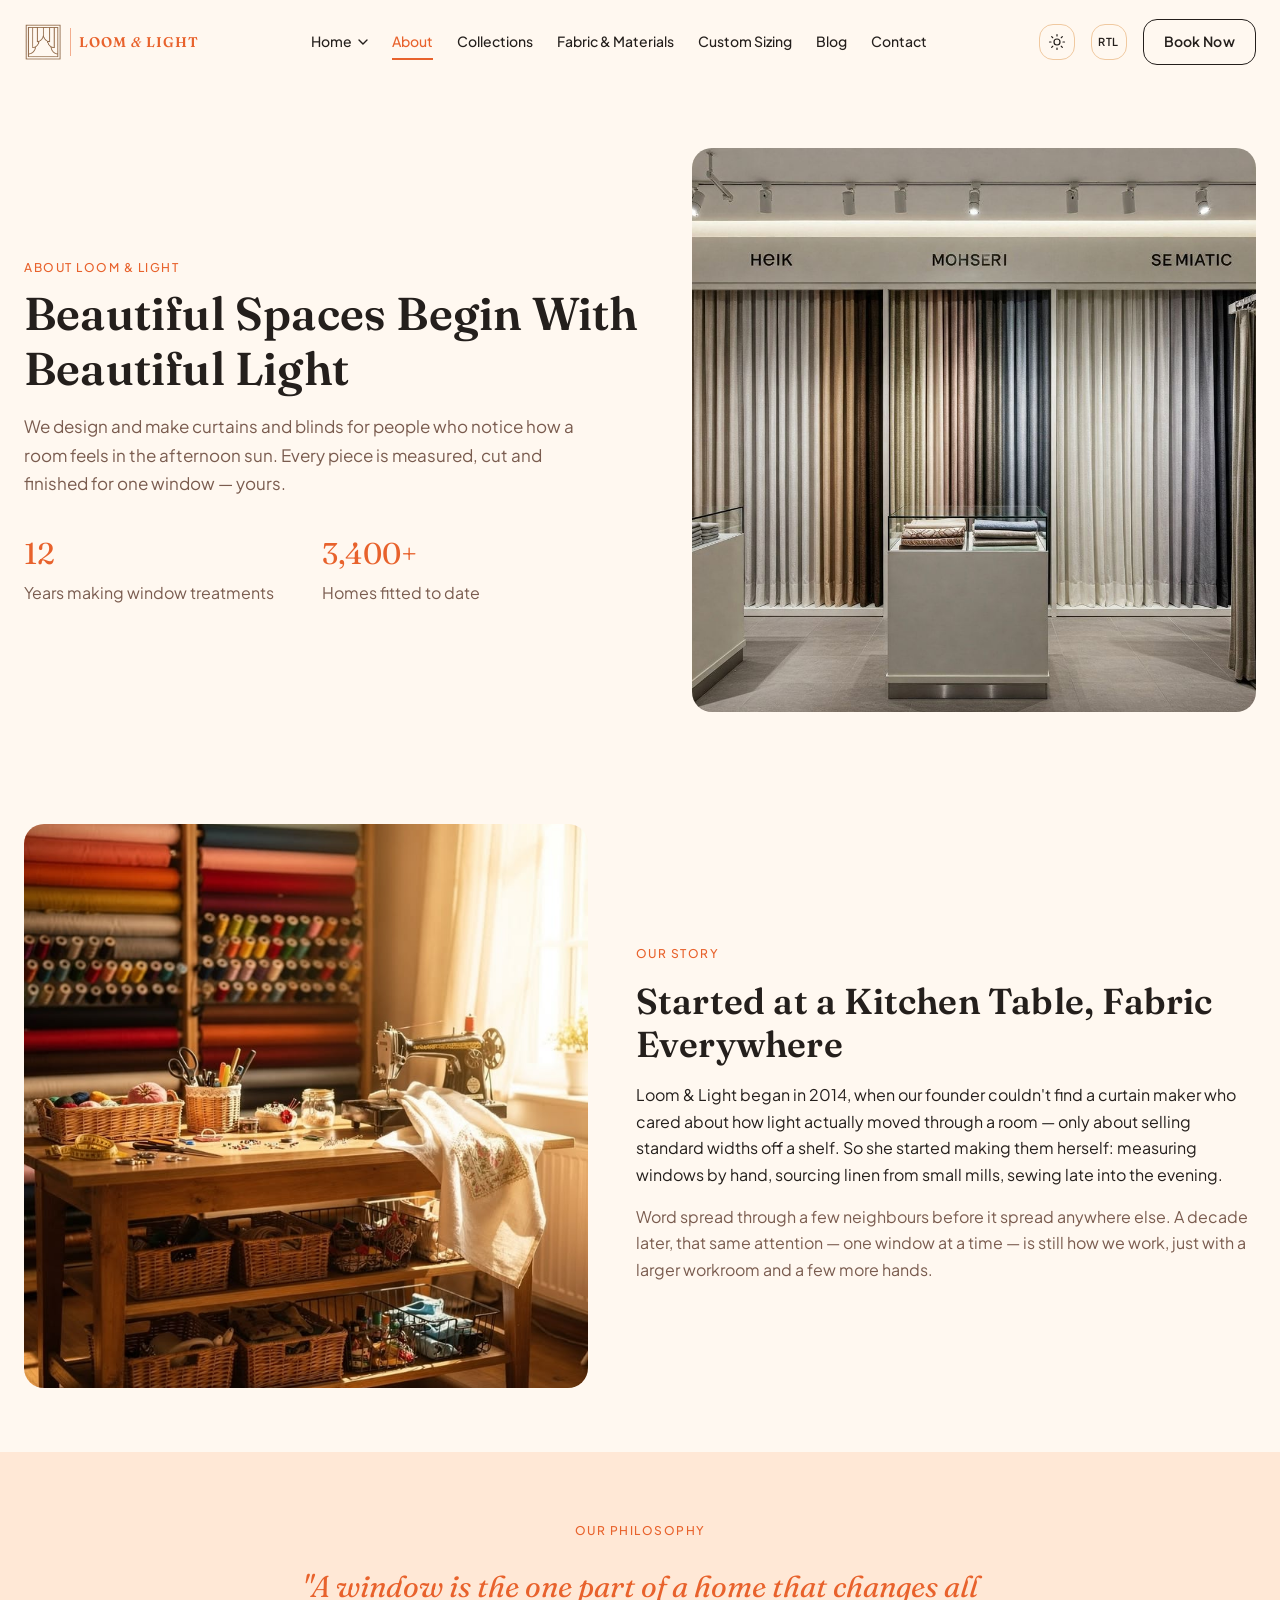
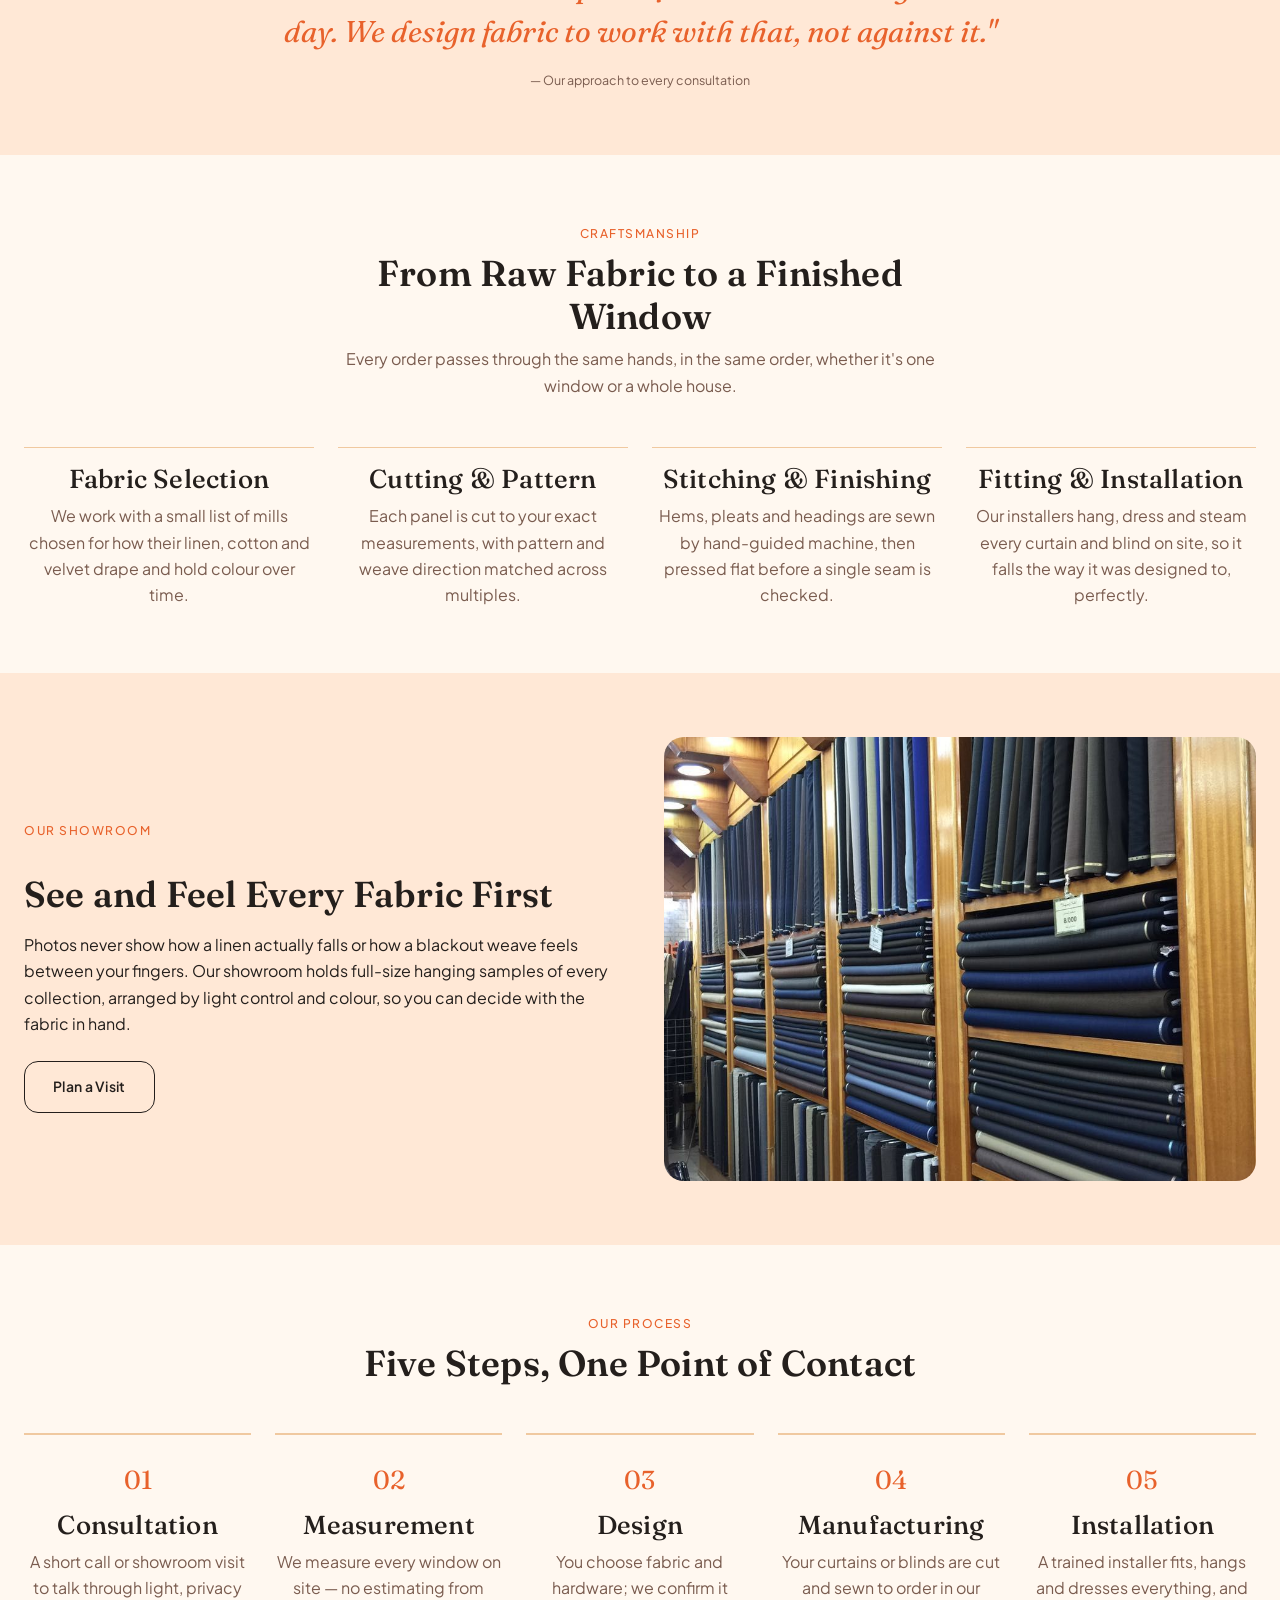
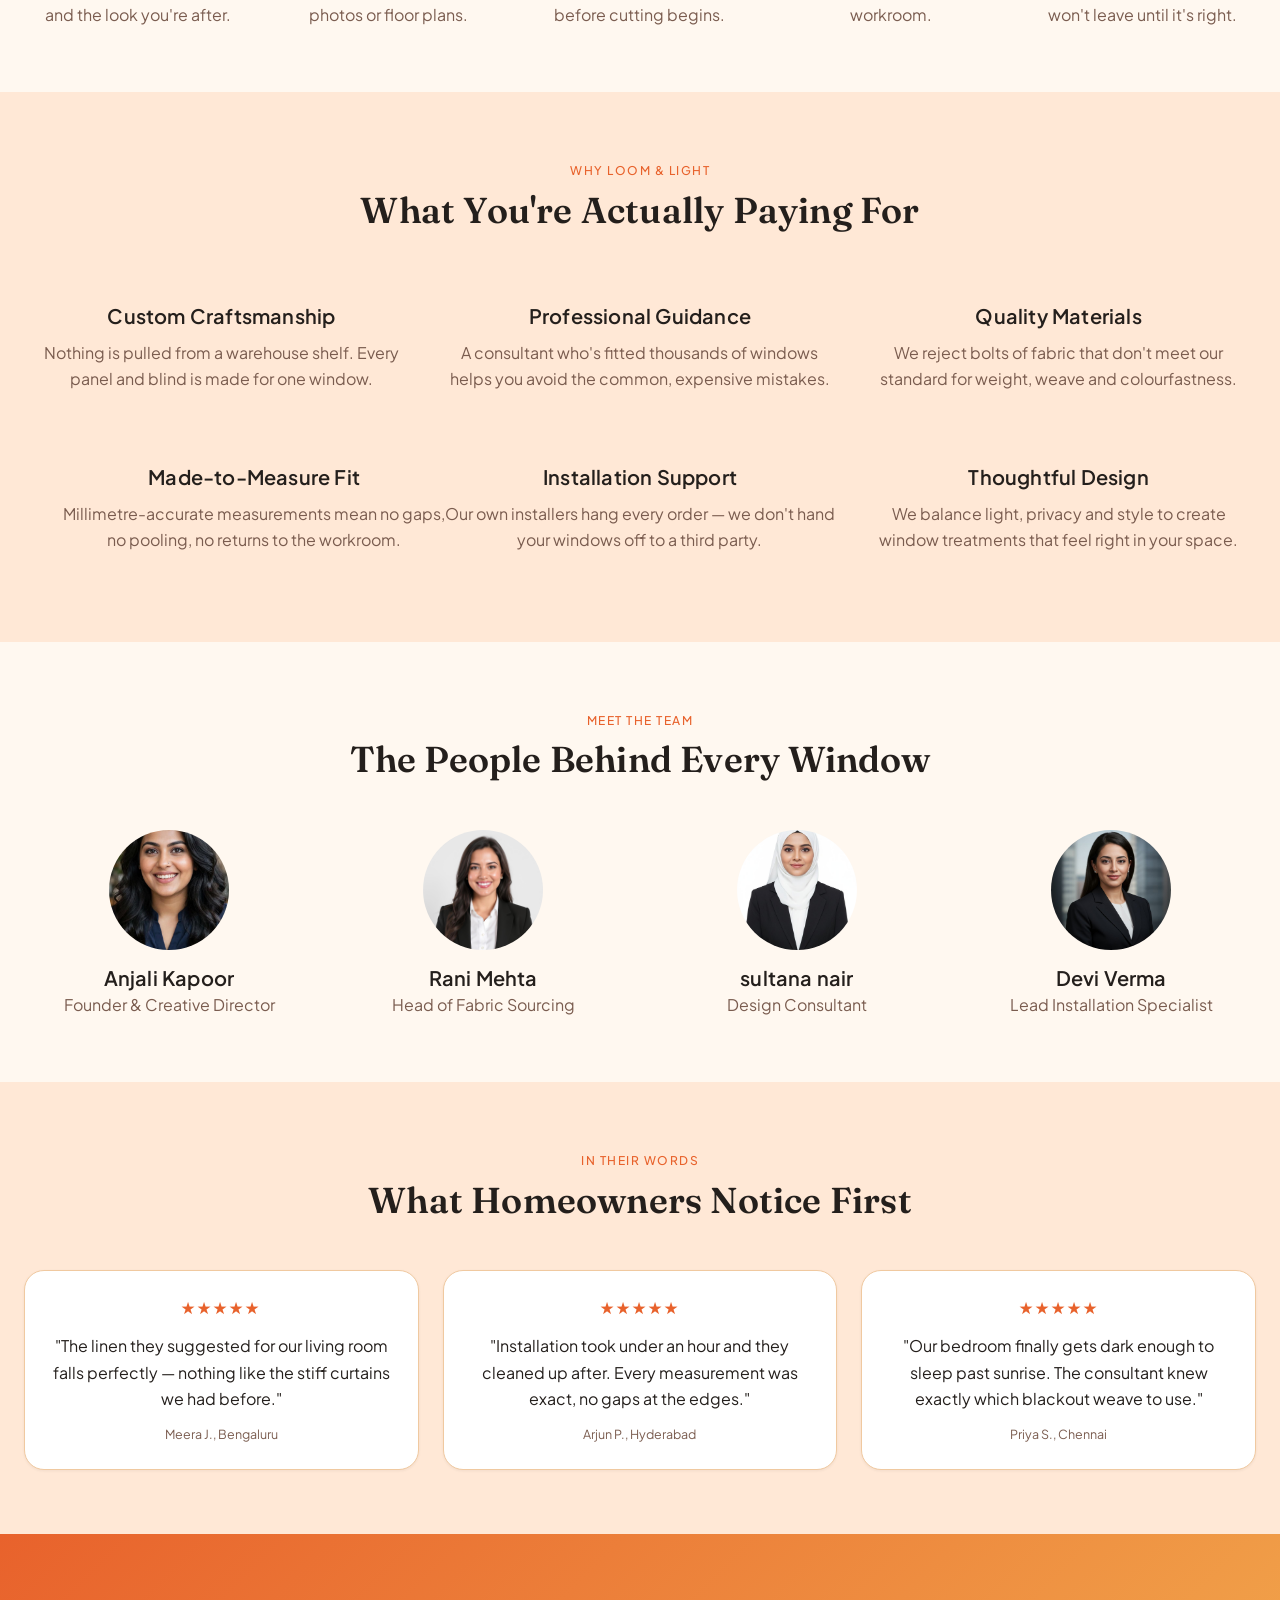
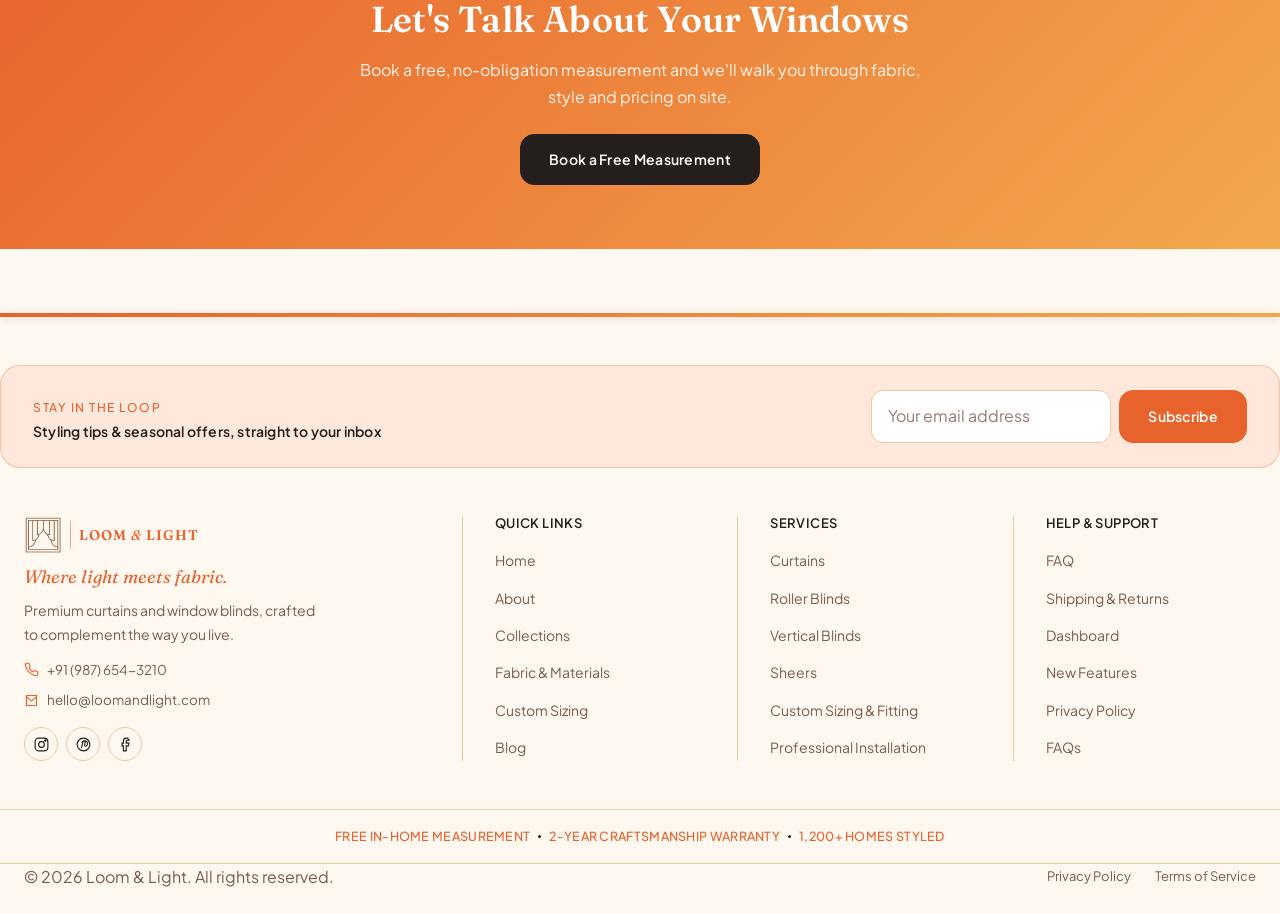
==== commit d6d66508: "Update collection gallery images" ====
--- a/about/about.html
+++ b/about/about.html
@@ -13,7 +13,7 @@
   <meta property="og:description" content="The story, craftsmanship and people behind Loom & Light's made-to-measure curtains and blinds.">
   <meta property="og:image" content="../global-images/og-about.jpg">
 
-  <link rel="icon" type="image/svg+xml" href="../global-images/favicon.svg">
+  <link rel="icon" type="image/svg+xml" href="../global-images/logo-icon-light.png">
   <link rel="stylesheet" href="../global-css/global.css">
   <link rel="stylesheet" href="../components/navbar.css">
   <link rel="stylesheet" href="../components/footer.css">
@@ -74,7 +74,6 @@
   </button>
 
   <a href="../contact/contact.html#booking" class="llnav__btn llnav__btn--outline">Book Now</a>
-  <a href="../login/login.html" class="llnav__btn llnav__btn--primary">Login</a>
 </div>
 
     <!-- Hamburger (mobile only) -->
@@ -98,7 +97,7 @@
 
     <div class="llnav__panel-actions">
       <a href="../contact/contact.html#booking" class="llnav__btn llnav__btn--outline">Book Now</a>
-      <a href="../login/login.html" class="llnav__btn llnav__btn--primary">Login</a>
+      
     </div>
 
     <div class="llnav__panel-toggles">
@@ -111,6 +110,7 @@
         <span aria-hidden="true">RTL</span>
         <span>Right to left</span>
       </button>
+
     </div>
   </div>
 
@@ -443,8 +443,9 @@
   <div class="container footer-top">
 
     <div class="footer-brand">
-<a href="home-1.html" class="llnav__logo llnav__logo--fixed-dark" aria-label="Loom & Light — home">
-  <img class="llnav__logo-icon" src="../global-images/logo-icon-dark.png" alt="" width="40" height="40">
+<a href="home-1.html" class="llnav__logo" aria-label="Loom & Light — home">
+  <img class="llnav__logo-icon llnav__logo-icon--light" src="../global-images/logo-icon-light.png" alt="" width="40" height="40">
+  <img class="llnav__logo-icon llnav__logo-icon--dark" src="../global-images/logo-icon-dark.png" alt="" width="40" height="40">
   <span class="llnav__logo-divider" aria-hidden="true"></span>
   <span class="llnav__logo-text">Loom<span class="llnav__logo-amp">&amp;</span>Light</span>
 </a>
@@ -475,7 +476,7 @@
       </div>
     </div>
 
-    <div class="footer-divider" aria-hidden="true"></div>
+
 
     <div class="footer-col">
       <h4 class="footer-heading">Quick Links</h4>
@@ -490,7 +491,7 @@
       </ul>
     </div>
 
-    <div class="footer-divider" aria-hidden="true"></div>
+
 
     <div class="footer-col">
       <h4 class="footer-heading">Services</h4>
@@ -504,7 +505,7 @@
       </ul>
     </div>
 
-    <div class="footer-divider" aria-hidden="true"></div>
+
 
     <div class="footer-col">
       <h4 class="footer-heading">Help &amp; Support</h4>
--- a/global-css/global.css
+++ b/global-css/global.css
@@ -686,10 +686,6 @@
   padding-block: var(--space-7) var(--space-4);
 }
 
-.site-footer h4 { color: var(--text-on-dark); font-size: var(--fs-h4); margin-bottom: var(--space-3); }
-.site-footer a { color: rgba(247, 243, 236, 0.72); transition: color var(--transition-fast); }
-.site-footer a:hover { color: var(--text-on-dark); }
-.site-footer p { color: rgba(247, 243, 236, 0.72); }
 
 .site-footer__grid {
   display: grid;
--- a/components/footer.css
+++ b/components/footer.css
@@ -3,18 +3,20 @@
    Depends on tokens defined in global.css
    ========================================================================== */
 
-.site-footer {
+body .site-footer {
   position: relative;
-  background-color: var(--bg-footer);
-  color: var(--text-on-dark);
-}
-
-/* Woven "seam" accent line at the very top of the footer ------------------ */
+  background-color: var(--bg-primary);
+  color: var(--text-primary);
+}
+
+/* Woven "seam" accent line — the separator from the section above,
+   independent of whether the footer background matches it. */
 .site-footer::before {
   content: '';
   display: block;
-  height: 3px;
+  height: 4px;
   background: var(--gradient-bronze-luxury);
+  box-shadow: 0 2px 10px rgba(0, 0, 0, 0.15);
 }
 
 /* Newsletter callout ---------------------------------------------------------- */
@@ -27,19 +29,19 @@
   margin-top: var(--space-6);
   margin-bottom: var(--space-6);
   padding: var(--space-4) var(--space-5);
-  background-color: rgba(154, 118, 83, 0.12);
-  border: 1px solid rgba(154, 118, 83, 0.35);
+  background-color: rgba(232, 98, 44, 0.1);
+  border: 1px solid rgba(232, 98, 44, 0.3);
   border-radius: var(--radius-card);
   position: relative;
 }
 
-.footer-newsletter-copy .eyebrow { color: var(--color-sand); margin-bottom: 6px; }
+.footer-newsletter-copy .eyebrow { color: var(--color-bronze); margin-bottom: 6px; }
 
 .footer-newsletter-copy h3 {
   font-family: var(--font-body);
   font-size: 14px;
   font-weight: 600;
-  color: var(--text-on-dark);
+  color: var(--text-primary);
   max-width: 380px;
 }
 
@@ -51,17 +53,17 @@
 
 .footer-newsletter .form-input {
   min-width: 240px;
-  background-color: rgba(255, 255, 255, 0.06);
-  border-color: rgba(255, 255, 255, 0.22);
-  color: var(--text-on-dark);
-}
-
-.footer-newsletter .form-input::placeholder { color: #C9BFB4; opacity: 1; }
+  background-color: var(--bg-card);
+  border-color: var(--border-color);
+  color: var(--text-primary);
+}
+
+.footer-newsletter .form-input::placeholder { color: var(--text-secondary); opacity: 0.8; }
 
 .footer-newsletter .form-feedback {
   flex-basis: 100%;
   font-size: 13px;
-  color: var(--color-sand);
+  color: var(--color-bronze);
   display: none;
   text-align: right;
 }
@@ -76,26 +78,20 @@
   padding-bottom: var(--space-6);
 }
 
-.footer-divider {
-  display: none;
-}
-
-.footer-divider {
-  width: 1px;
-  background-color: rgba(255, 255, 255, 0.12);
+.footer-col {
+  border-inline-start: 1px solid var(--border-color);
+  padding-inline-start: var(--space-5);
 }
 
 /* Brand column ------------------------------------------------------------------- */
 .footer-brand { display: flex; flex-direction: column; gap: var(--space-2); }
 
-.footer-logo img { filter: brightness(0) invert(1); }
-
-.footer-tagline { font-size: 18px; color: var(--color-sand); }
-
-.footer-desc {
+.site-footer .footer-tagline { font-size: 18px; color: var(--color-bronze); }
+
+.site-footer .footer-desc {
   font-size: 14px;
   line-height: 1.7;
-  color: #C9BFB4;
+  color: var(--text-secondary);
   max-width: 300px;
 }
 
@@ -110,55 +106,56 @@
   display: flex;
   align-items: center;
   gap: 8px;
-  color: #C9BFB4;
-}
-
-.footer-contact-quick svg { flex-shrink: 0; color: var(--color-sand); }
-
-.footer-contact-quick a { font-size: 13.5px; color: #C9BFB4; }
-.footer-contact-quick a:hover { color: var(--color-sand); }
+  color: var(--text-secondary);
+}
+
+.footer-contact-quick svg { flex-shrink: 0; color: var(--color-bronze); }
+
+.site-footer .footer-contact-quick a { font-size: 13.5px; color: var(--text-secondary); }
+.site-footer .footer-contact-quick a:hover { color: var(--color-bronze); }
 
 .footer-socials { display: flex; gap: var(--space-2); margin-top: var(--space-2); }
 
-.social-icon {
+.site-footer .social-icon {
   display: inline-flex;
   align-items: center;
   justify-content: center;
   width: 34px;
   height: 34px;
-  border: 1px solid rgba(255, 255, 255, 0.22);
+  border: 1px solid var(--border-color);
   border-radius: 50%;
-  color: var(--text-on-dark);
+  color: var(--text-primary);
   transition: background-color var(--transition-fast), border-color var(--transition-fast), transform var(--transition-fast);
 }
 
-.social-icon:hover {
+.site-footer .social-icon:hover {
   background-color: var(--color-bronze);
   border-color: var(--color-bronze);
+  color: var(--text-primary);
   transform: translateY(-2px);
 }
 
 /* Link columns ---------------------------------------------------------------------- */
-.footer-heading {
+.site-footer .footer-heading {
   font-family: var(--font-body);
   font-size: 13px;
   font-weight: 600;
   letter-spacing: 0.4px;
   text-transform: uppercase;
-  color: var(--text-on-dark);
+  color: var(--text-primary);
   margin-bottom: var(--space-3);
 }
 
-.footer-links { display: flex; flex-direction: column; gap: 11px; }
-
-.footer-links a {
+.site-footer .footer-links { display: flex; flex-direction: column; gap: 11px; }
+
+.site-footer .footer-links a {
   position: relative;
   font-size: 14px;
-  color: #C9BFB4;
+  color: var(--text-secondary);
   transition: color var(--transition-fast), padding-left var(--transition-fast);
 }
 
-.footer-links a:hover { color: var(--color-sand); padding-left: 4px; }
+.site-footer .footer-links a:hover { color: var(--color-bronze); padding-left: 4px; }
 
 /* Trust strip ------------------------------------------------------------------------- */
 .footer-trust {
@@ -168,23 +165,23 @@
   flex-wrap: wrap;
   gap: var(--space-2);
   padding-block: var(--space-3);
-  border-top: 1px solid rgba(255, 255, 255, 0.1);
+  border-top: 1px solid var(--border-color);
   font-size: 12.5px;
   font-weight: 500;
   letter-spacing: 0.3px;
   text-transform: uppercase;
-  color: var(--color-sand);
+  color: var(--color-bronze);
 }
 
 .footer-trust-dot {
   width: 3px;
   height: 3px;
   border-radius: 50%;
-  background-color: rgba(255, 255, 255, 0.3);
+  background-color: var(--border-strong);
 }
 
 /* Bottom bar ------------------------------------------------------------------------------ */
-.footer-bottom { border-top: 1px solid rgba(255, 255, 255, 0.12); }
+.footer-bottom { border-top: 1px solid var(--border-color); }
 
 .footer-bottom-inner {
   display: flex;
@@ -193,12 +190,13 @@
   gap: var(--space-3);
   padding-block: 0;
   font-size: 13px;
-  color: #A79E93;
-}
+  color: var(--text-secondary);
+}
+.site-footer .footer-bottom-inner p { color: var(--text-secondary); }
 
 .footer-legal { display: flex; gap: var(--space-4); }
-.footer-legal a { color: #A79E93; }
-.footer-legal a:hover { color: var(--color-sand); }
+.site-footer .footer-legal a { color: var(--text-secondary); }
+.site-footer .footer-legal a:hover { color: var(--color-bronze); }
 
 /* Back to top ------------------------------------------------------------------------------- */
 .back-to-top {
@@ -242,7 +240,7 @@
     grid-template-columns: 1fr 1fr;
     row-gap: var(--space-5);
   }
-  .footer-divider { display: none; }
+  .footer-col { border-inline-start: none; padding-inline-start: 0; }
   .footer-brand { grid-column: 1 / -1; }
 }
 
@@ -266,5 +264,12 @@
   .back-to-top { right: var(--space-3); bottom: var(--space-3); width: 38px; height: 38px; }
 }
 
-.llnav__logo--fixed-dark .llnav__logo-text { color: var(--text-on-dark, #F7F3EC); }
-.llnav__logo--fixed-dark .llnav__logo-divider { background-color: var(--text-on-dark, #F7F3EC); opacity: 0.4; }+
+/* Logo icon light/dark swap, scoped locally so the footer logo works
+   even if navbar.css's version of this rule doesn't reach this element.
+   Sizing is kept separate from the display toggle below it so the two
+   never fight over the same property. */
+.site-footer .llnav__logo-icon { height: 38px; width: auto; }
+.site-footer .llnav__logo-icon--dark { display: none; }
+:root[data-theme="dark"] .site-footer .llnav__logo-icon--light { display: none; }
+:root[data-theme="dark"] .site-footer .llnav__logo-icon--dark { display: block; }
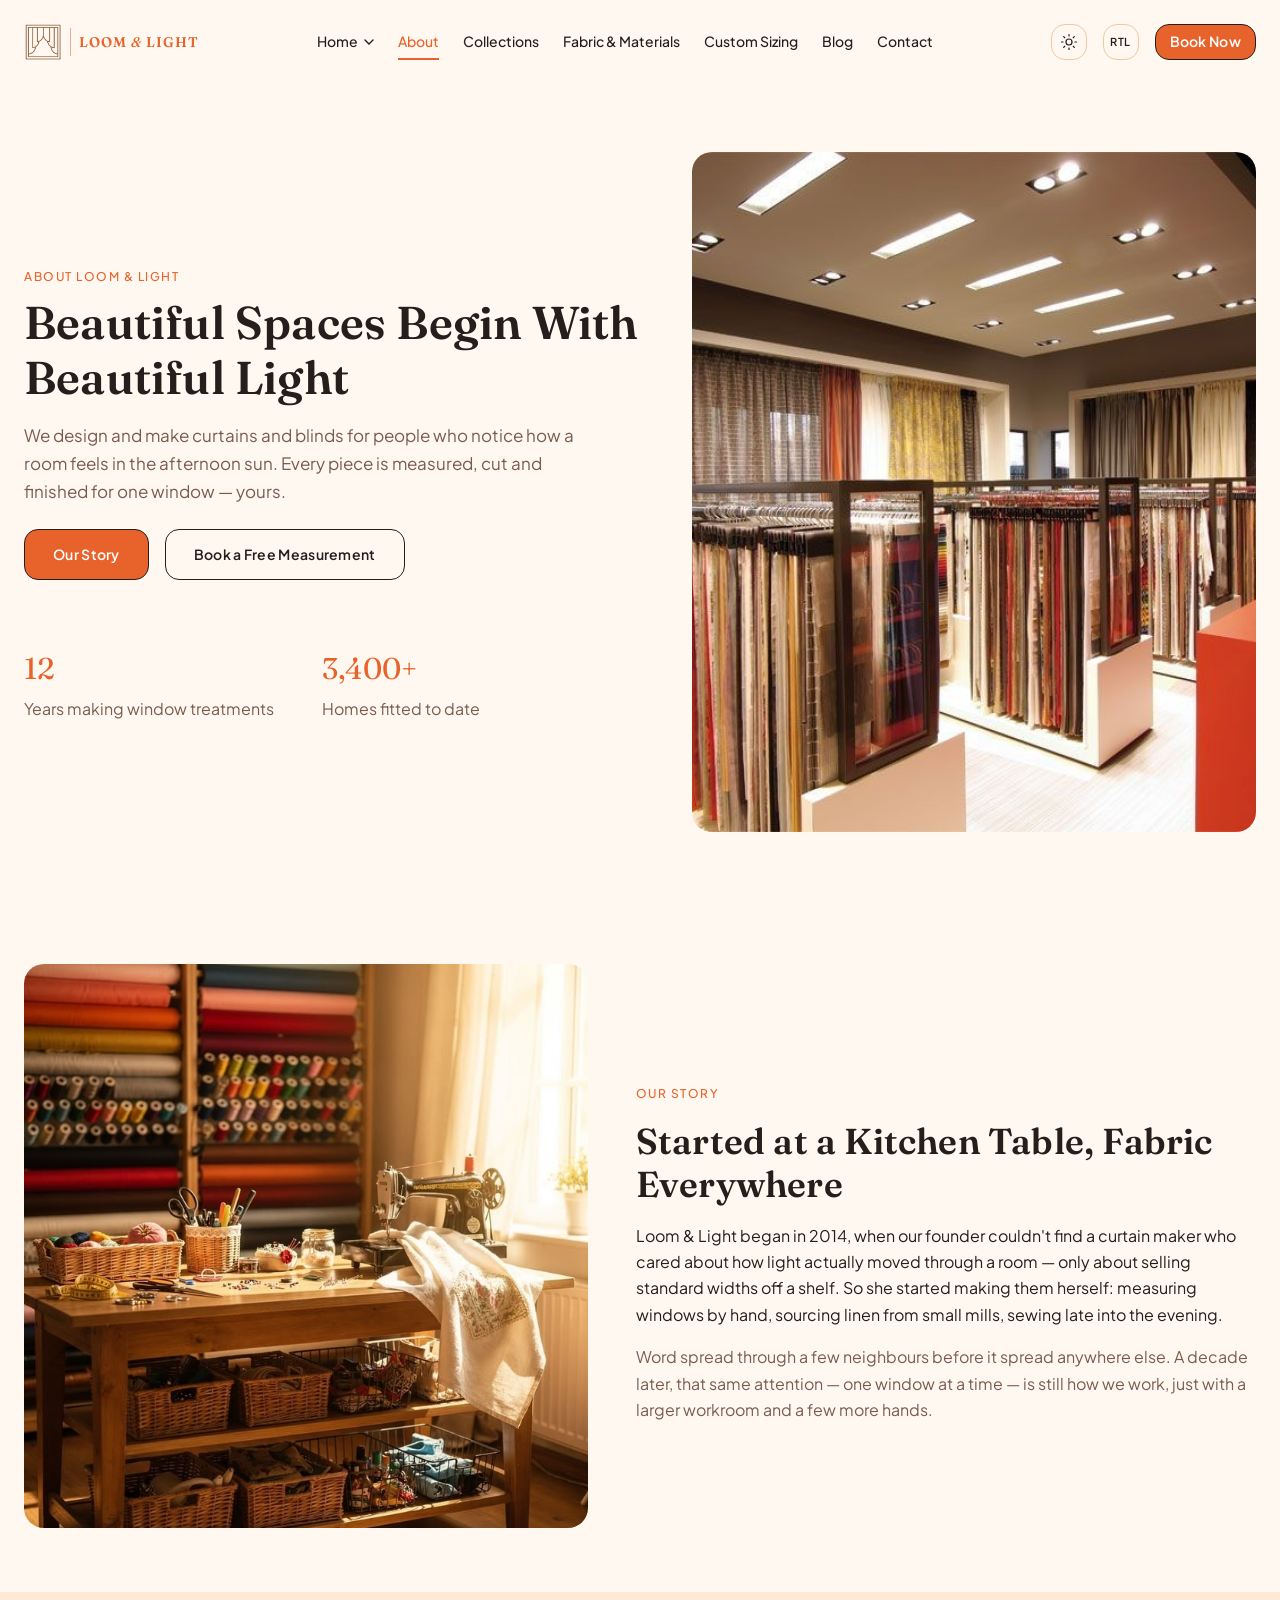
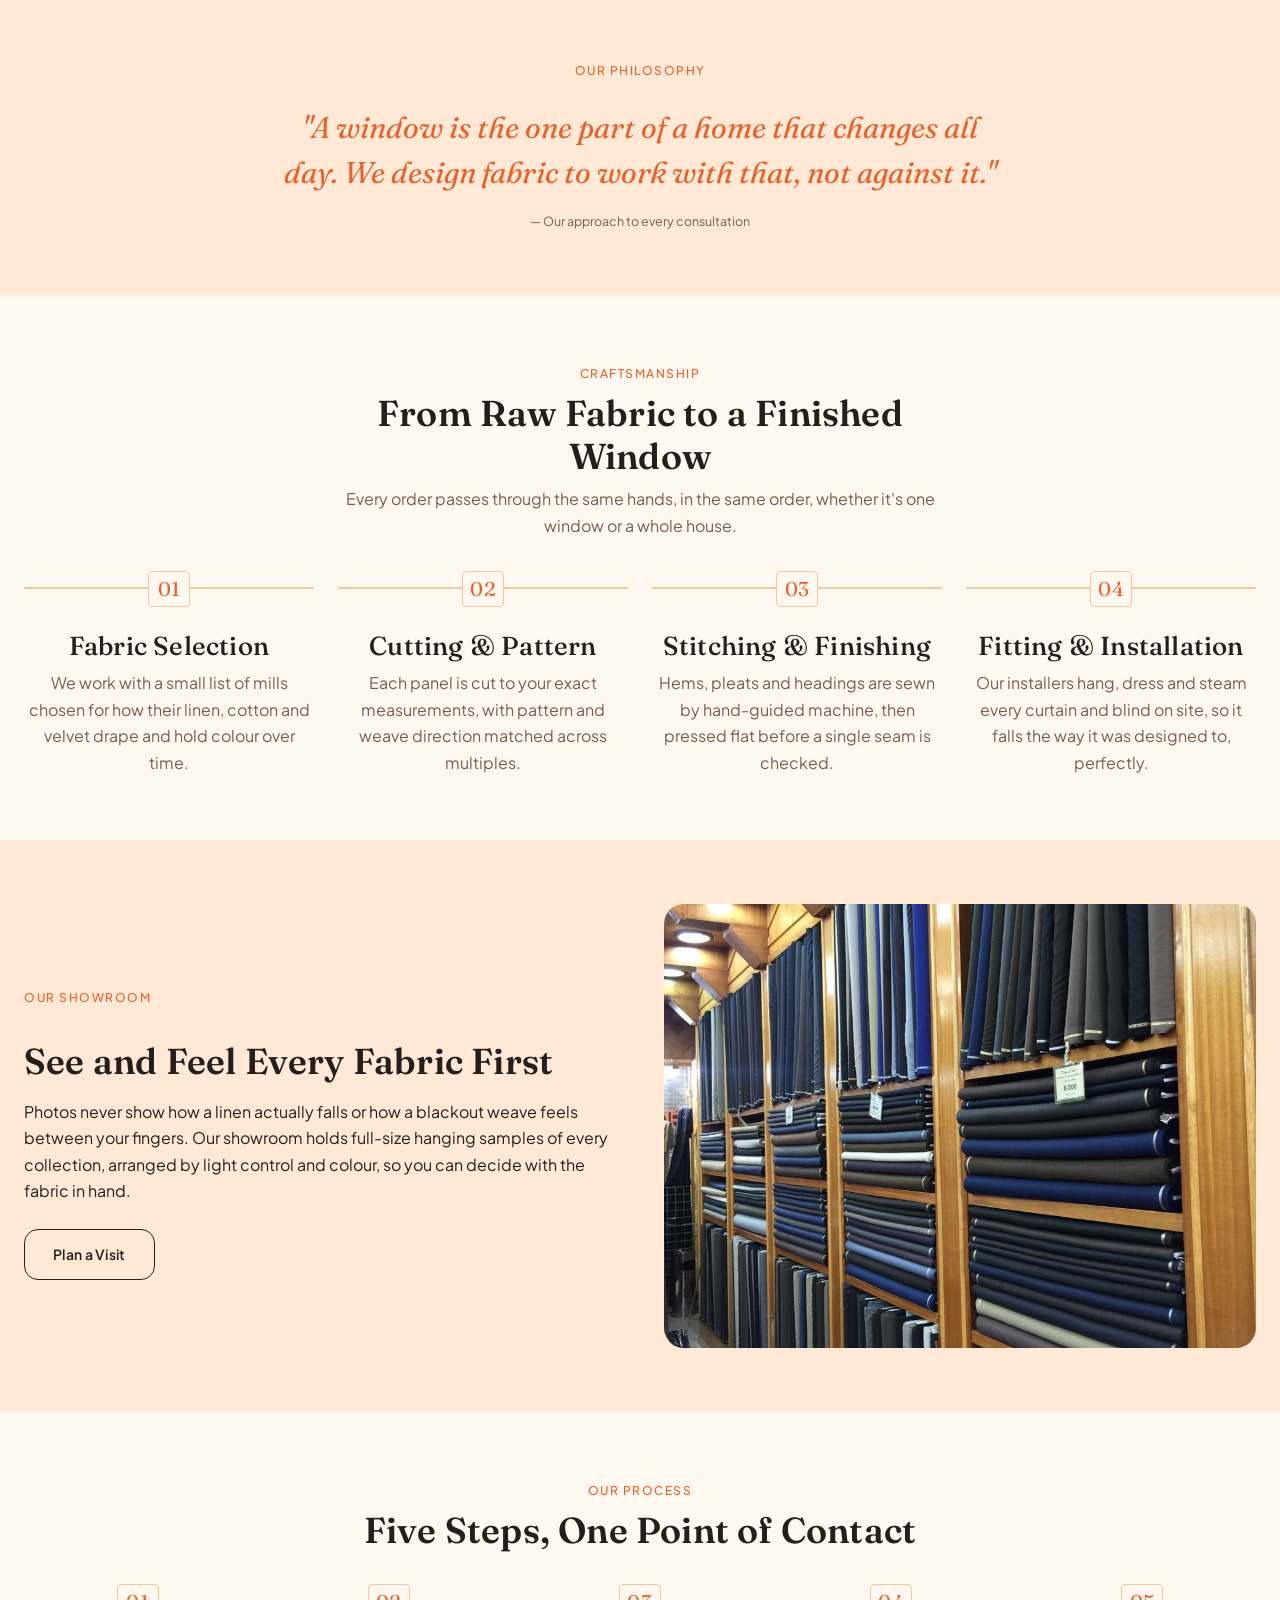
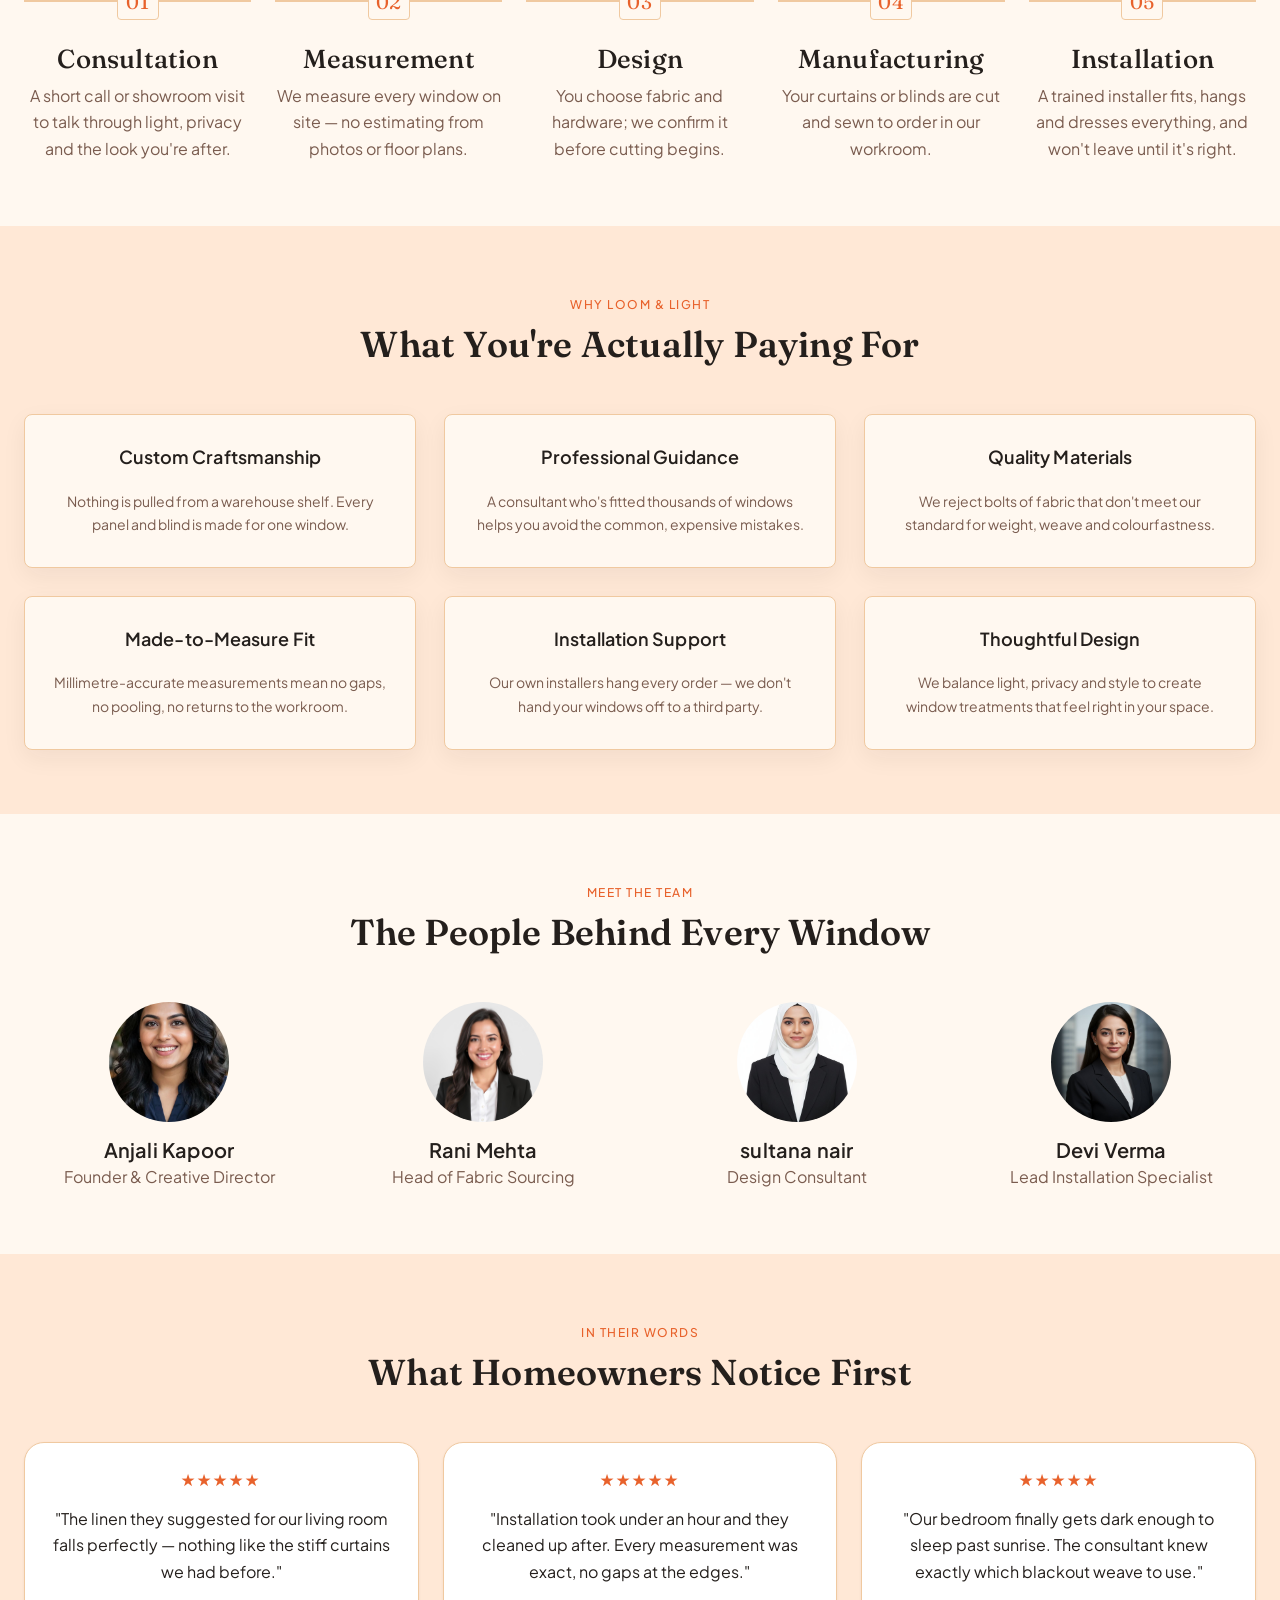
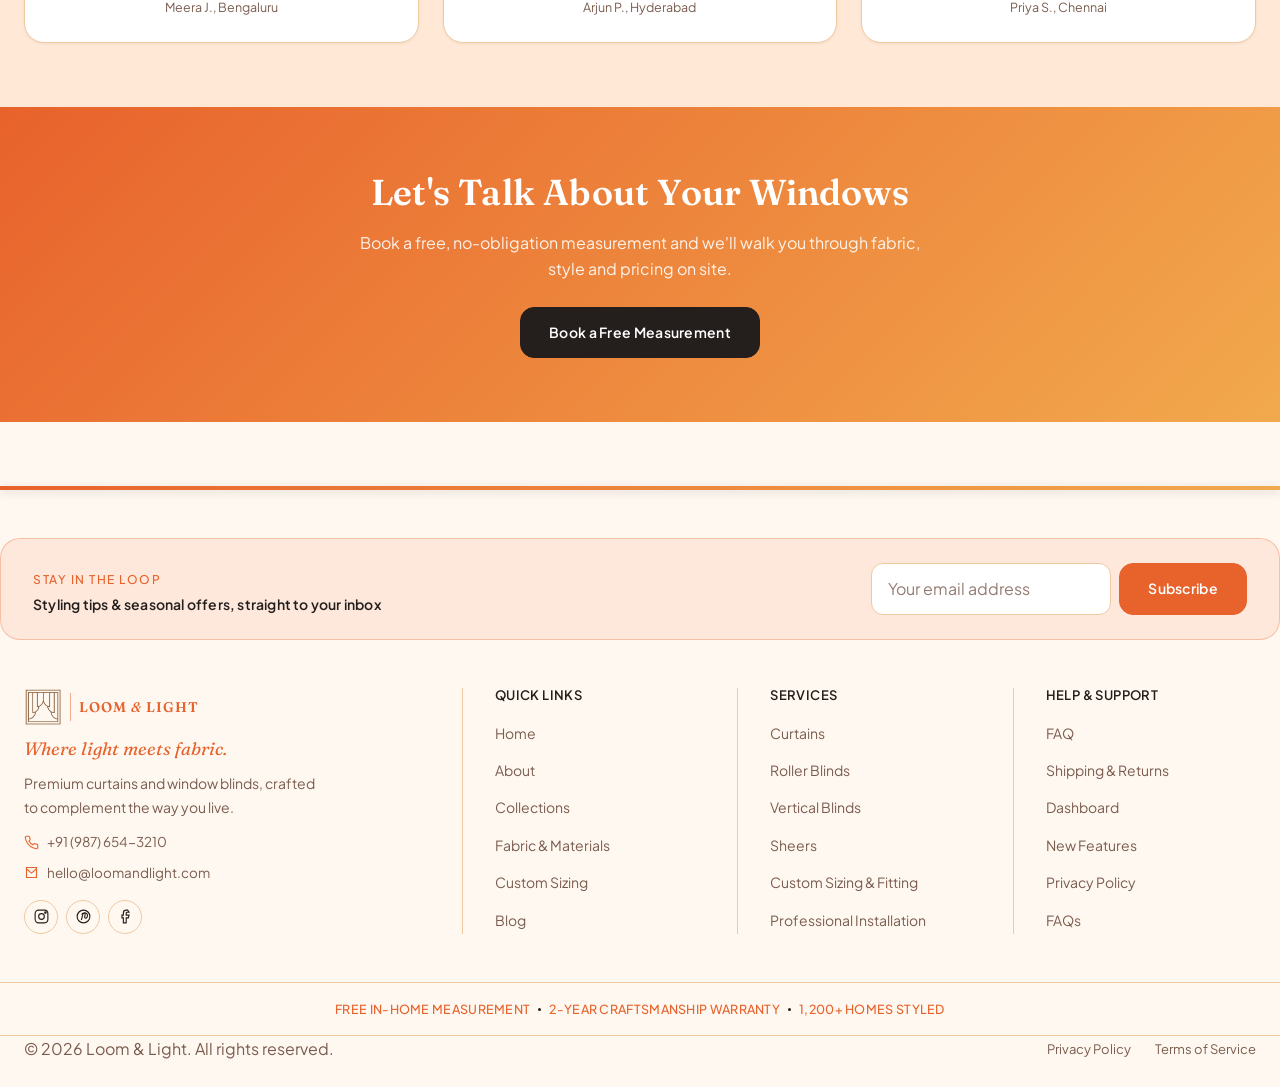
==== commit 36f9972e: "Update Loom and Light website" ====
--- a/about/about.html
+++ b/about/about.html
@@ -129,6 +129,18 @@
           <p class="section-tag">About Loom & Light</p>
           <h1>Beautiful Spaces Begin With Beautiful Light</h1>
           <p class="about-hero__lead">We design and make curtains and blinds for people who notice how a room feels in the afternoon sun. Every piece is measured, cut and finished for one window — yours.</p>
+          <p class="about-hero__lead">
+
+          </p>
+
+<div class="about-hero__actions">
+  <a href="#story" class="btn btn-primary">Our Story</a>
+  <a href="../contact/contact.html#booking" class="btn btn-outline">Book a Free Measurement</a>
+</div>
+
+<div class="about-hero__stats">
+  
+</div>
           <div class="about-hero__stats">
             <div>
               <span class="about-hero__stat-num">12</span>
--- a/global-css/global.css
+++ b/global-css/global.css
@@ -284,12 +284,12 @@
 }
 
 .btn-primary {
-  background-color: var(--btn-primary-bg);
+  background-color: var(--btn-primary-hover);
   color: var(--btn-primary-text);
   border: 1px solid var(--btn-primary-bg);
 }
 .btn-primary:hover {
-  background-color: var(--btn-primary-hover);
+  background-color: var(--btn-primary-bg);
   border-color: var(--btn-primary-hover);
 }
 
--- a/components/navbar.css
+++ b/components/navbar.css
@@ -209,12 +209,32 @@
 }
 .llnav__btn--primary:hover { background-color: var(--btn-primary-hover, #9A7653); border-color: var(--btn-primary-hover, #9A7653); }
 .llnav__btn--outline {
-  background-color: transparent;
-  color: var(--btn-outline-text, #292725);
-  border-color: var(--btn-outline-border, #292725);
-}
-.llnav__btn--outline:hover { background-color: var(--btn-outline-hover-bg, #292725); color: var(--btn-outline-hover-text, #FFFFFF); }
-
+  height: 36px;
+  padding: 0 14px;
+  display: inline-flex;
+  align-items: center;
+  justify-content: center;
+
+  background-color: var(--btn-primary-hover, #9A7653);
+  color: var(--btn-primary-text, #FFFFFF);
+  border: 1px solid var(--btn-primary-bg, #292725);
+  border-radius: var(--radius-btn, 4px);
+
+  font-size: 14px;
+  font-weight: 600;
+  letter-spacing: 0.3px;
+  text-decoration: none;
+  white-space: nowrap;
+  cursor: pointer;
+
+  transition: background-color 0.25s ease, color 0.25s ease, border-color 0.25s ease;
+}
+
+.llnav__btn--outline:hover {
+  background-color: var(--btn-primary-bg, #292725);
+  border-color: var(--btn-primary-hover, #9A7653);
+  color: #FFFFFF;
+}
 /* --------------------------------------------------------------------------
    HAMBURGER (mobile only — hidden by default, shown under 992px)
    -------------------------------------------------------------------------- */
@@ -352,13 +372,24 @@
 /* --------------------------------------------------------------------------
    RESPONSIVE — 992px is the single breakpoint (matches navbar.js)
    -------------------------------------------------------------------------- */
-@media (max-width: 991px) {
+@media (max-width: 1200px) {
+
   .llnav__nav,
-  .llnav__actions { display: none; }
-  .llnav__burger { display: flex; }
-}
-
-@media (min-width: 992px) {
+  .llnav__actions {
+    display: none;
+  }
+
+  .llnav__burger {
+    display: flex;
+  }
+
+}
+
+@media (min-width: 1201px) {
+
   .llnav__panel,
-  .llnav__backdrop { display: none; }
-}
+  .llnav__backdrop {
+    display: none;
+  }
+
+}
--- a/about/about.css
+++ b/about/about.css
@@ -7,32 +7,57 @@
 /* --------------------------------------------------------------------------
    1. HERO
    -------------------------------------------------------------------------- */
-.about-hero { padding-block: var(--space-7) var(--space-6); background-color: var(--bg-primary); }
+.about-hero {
+  display: flex;
+  align-items: center;
+  min-height: calc(100svh - var(--header-height));
+  min-height: calc(100vh - var(--header-height));
+  padding-block: var(--space-5);
+  background-color: var(--bg-primary);
+}
 
 .about-hero__grid {
   display: grid;
   grid-template-columns: 1.1fr 1fr;
   gap: var(--space-6);
   align-items: center;
+  width: 100%;
 }
 
 .about-hero__lead { font-size: var(--fs-body-lg); color: var(--text-secondary); margin-top: var(--space-3); max-width: 46ch; }
+
+.about-hero__actions {
+  display: flex;
+  gap: var(--space-3);
+  flex-wrap: wrap;
+  margin-top: var(--space-4);
+}
 
 .about-hero__stats { display: flex; gap: var(--space-6); margin-top: var(--space-5); }
 .about-hero__stats > div { display: flex; flex-direction: column; gap: 2px; }
 .about-hero__stat-num { font-family: var(--font-display); font-size: 30px; color: var(--color-bronze); }
 
+/* Photo height follows the viewport so the whole hero fits on screen */
 .about-hero__media {
-  aspect-ratio: 4 / 4;
+  height: clamp(360px, calc(100svh - var(--header-height) - 2 * var(--space-5)), 680px);
   border-radius: var(--radius-card);
   background-image: var(--gradient-warm-interior);
+  overflow: hidden;
+}
+.about-hero__media img {
+  display: block;
+  width: 100%;
+  height: 100%;
+  object-fit: cover;
 }
 
 @media (max-width: 900px) {
+  .about-hero { min-height: 0; }
   .about-hero__grid { grid-template-columns: 1fr; text-align: center; }
   .about-hero__lead { margin-inline: auto; }
+  .about-hero__actions,
   .about-hero__stats { justify-content: center; }
-  .about-hero__media { order: -1; aspect-ratio: 16/10; }
+  .about-hero__media { order: -1; height: auto; aspect-ratio: 16/10; }
 }
 .story-section .section-heading {
   text-align: center;
@@ -62,11 +87,45 @@
    4. CRAFTSMANSHIP GRID
    -------------------------------------------------------------------------- */
 .craft-grid { margin-top: var(--space-2); }
-.craft-item { border-top: 1px solid var(--border-color); padding-top: var(--space-3); }
+
+.craft-item {
+  position: relative;
+  border-top: 2px solid var(--border-color);
+  padding-top: 42px;
+  text-align: center;
+}
+
+.craft-item::before {
+  content: "01";
+  position: absolute;
+  top: -18px;
+  left: 50%;
+  transform: translateX(-50%);
+
+  display: flex;
+  align-items: center;
+  justify-content: center;
+
+  width: 42px;
+  height: 36px;
+
+  background: var(--bg-primary, #FFFFFF);
+  color: var(--color-bronze);
+  border: 1px solid var(--border-color);
+  border-radius: 4px;
+
+  font-family: var(--font-display);
+  font-size: 20px;
+  line-height: 1;
+  letter-spacing: 0.5px;
+  z-index: 2;
+}
+
+.craft-item:nth-child(2)::before { content: "02"; }
+.craft-item:nth-child(3)::before { content: "03"; }
+.craft-item:nth-child(4)::before { content: "04"; }
+
 .craft-item h3 { margin-bottom: var(--space-2); }
-.craft-item {
-  text-align: center;
-}
 /* --------------------------------------------------------------------------
    5. SHOWROOM
    -------------------------------------------------------------------------- */
@@ -90,21 +149,36 @@
 
 .process-step {
   position: relative;
-  padding-top: var(--space-4);
+  padding-top: 42px;
   border-top: 2px solid var(--border-color);
   text-align: center;
   opacity: 0;
   transform: translateY(10px);
   transition: opacity 0.5s var(--ease-standard), transform 0.5s var(--ease-standard);
 }
+
 .process-step.is-visible { opacity: 1; transform: translateY(0); }
 
 .process-step__num {
-  display: block;
+  position: absolute;
+  top: -18px;
+  left: 50%;
+  transform: translateX(-50%);
+  display: flex;
+  align-items: center;
+  justify-content: center;
+  width: 42px;
+  height: 36px;
+  padding: 0 8px;
+  background: var(--bg-primary, #FFFFFF);
+  color: var(--color-bronze);
+  border: 1px solid var(--border-color);
+  border-radius: 4px;
   font-family: var(--font-display);
-  font-size: 26px;
-  color: var(--color-bronze);
-  margin-bottom: var(--space-2);
+  font-size: 20px;
+  line-height: 1;
+  letter-spacing: 0.5px;
+  z-index: 2;
 }
 .process-step h3 { margin-bottom: var(--space-2); }
 
@@ -118,14 +192,113 @@
 /* --------------------------------------------------------------------------
    7. WHY LOOM & LIGHT
    -------------------------------------------------------------------------- */
-.why-grid { justify-items: center; }
-.why-item { width: 100%; border: none; box-shadow: none; background: transparent; }
-.why-item .card-body { padding-inline: 0; }
-.why-item h4 { margin-bottom: var(--space-1); }
-
-@media (min-width: 768px) {
-  .why-grid { grid-template-columns: repeat(3, 1fr); }
-  .why-grid > :nth-child(4) { grid-column: 1 / span 1.5; margin-inline-start: 16.66%; }
+/* =========================================================
+   WHY LOOM & LIGHT — PREMIUM CARDS
+   ========================================================= */
+
+.why-grid {
+  display: grid;
+  grid-template-columns: repeat(3, minmax(0, 1fr));
+  gap: 28px;
+  align-items: stretch;
+}
+
+/* Card */
+.why-item {
+  width: 100%;
+  height: 100%;
+  position: relative;
+  overflow: hidden;
+
+  border: 1px solid var(--border-color, #CFC2B0);
+  border-radius: 8px;
+  background: var(--bg-primary, #FFFFFF);
+  box-shadow: 0 8px 24px rgba(41, 39, 37, 0.06);
+
+  transition:
+    transform 0.3s ease,
+    box-shadow 0.3s ease,
+    border-color 0.3s ease,
+    background-color 0.3s ease;
+}
+
+/* Subtle premium accent */
+.why-item::before {
+  content: "";
+  position: absolute;
+  top: 0;
+  left: 0;
+  width: 100%;
+  height: 3px;
+
+  background: var(--color-bronze, #9A7653);
+
+  transform: scaleX(0);
+  transform-origin: left;
+  transition: transform 0.3s ease;
+}
+
+/* Card hover */
+.why-item:hover {
+  transform: translateY(-6px);
+  border-color: var(--color-bronze, #9A7653);
+  box-shadow: 0 16px 36px rgba(41, 39, 37, 0.12);
+}
+
+.why-item:hover::before {
+  transform: scaleX(1);
+}
+
+/* Card content */
+.why-item .card-body {
+  height: 100%;
+  padding: 30px 28px;
+  display: flex;
+  flex-direction: column;
+  justify-content: center;
+}
+
+/* Heading */
+.why-item h4 {
+  margin: 0 0 12px;
+  color: var(--text-primary, #292725);
+  font-size: 18px;
+  line-height: 1.35;
+  font-weight: 600;
+  letter-spacing: 0.1px;
+}
+
+/* Description */
+.why-item p {
+  margin: 0;
+  line-height: 1.7;
+  font-size: 14px;
+}
+
+/* =========================================================
+   RESPONSIVE
+   ========================================================= */
+
+@media (max-width: 991px) {
+  .why-grid {
+    grid-template-columns: repeat(2, minmax(0, 1fr));
+    gap: 22px;
+  }
+}
+
+@media (max-width: 767px) {
+  .why-grid {
+    grid-template-columns: 1fr;
+    gap: 18px;
+  }
+
+  .why-item .card-body {
+    padding: 26px 24px;
+  }
+
+  .why-item h4 {
+    font-size: 17px;
+  }
 }
 
 /* --------------------------------------------------------------------------
